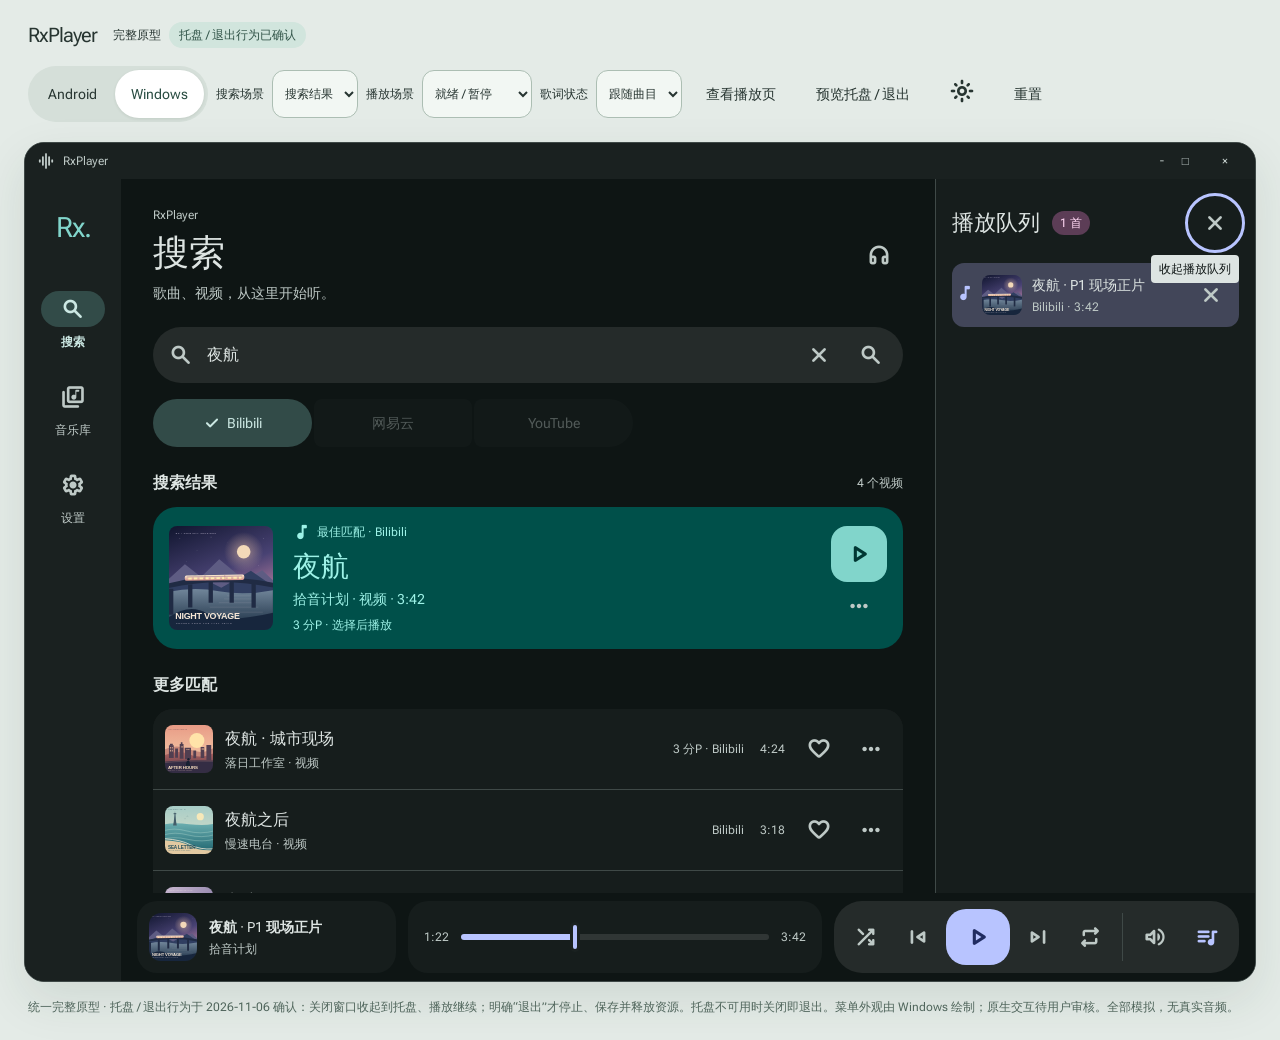
==== design/prototype-v3/index.html @ 7e593831 "feat(windows): 接入原生托盘与有序退出 关闭窗口隐藏到托盘并保留播放会话，支持恢复窗口、播放暂停和切歌。明确退出等待媒体会话及播放资源保存释放，托盘不可用时关闭退出。  同步唯一完整原型" ====
<!doctype html>
<html lang="zh-CN">
<head>
  <meta charset="UTF-8">
  <meta name="viewport" content="width=device-width,initial-scale=1">
  <meta name="color-scheme" content="light dark">
  <title>RxPlayer · 完整交互原型</title>
  <link rel="icon" href="data:,">
  <link rel="stylesheet" href="colors.css">
  <link rel="stylesheet" href="prototype.css?revision=playlists-20261105">
  <link rel="stylesheet" href="transport-options.css?revision=unified-20261030">
  <script defer src="cover-palettes.js"></script>
  <script defer src="prototype.js?revision=windows-tray-confirmed-20261106"></script>
</head>
<body>
  <header class="review-tools">
    <div class="review-title"><strong>RxPlayer</strong><span>完整原型</span><span class="review-badge">托盘 / 退出行为已确认</span></div>
    <div class="review-controls">
      <div class="device-picker" role="group" aria-label="预览平台">
        <button data-device-choice="android" aria-pressed="false">Android</button>
        <button data-device-choice="desktop" aria-pressed="true">Windows</button>
      </div>
      <label class="scene-picker">搜索场景<select id="scene-select"><option value="results">搜索结果</option><option value="idle">起始状态</option><option value="loading">搜索中</option><option value="empty">没有结果</option><option value="error">网络错误</option><option value="expired">登录失效</option></select></label>
      <label class="scene-picker">播放场景<select id="playback-select" aria-label="预览播放状态"><option value="paused">就绪 / 暂停</option><option value="playing">播放中</option><option value="preparing">准备音频</option><option value="buffering">缓冲中</option><option value="failed">播放失败</option><option value="unavailable">内容不可用</option><option value="expired">地址失效</option><option value="refreshing">重新获取地址</option><option value="ended">播放结束</option></select></label>
      <label class="scene-picker">歌词状态<select id="lyrics-layout-select" aria-label="预览歌词状态"><option value="auto">跟随曲目</option><option value="none">无歌词</option><option value="available">有歌词</option></select></label>
      <button id="review-player" class="review-button">查看播放页</button>
      <button id="review-tray" class="review-button">预览托盘 / 退出</button>
      <button id="review-complete" class="review-button" hidden>模拟等待成功</button>
      <button id="review-theme" class="review-button" aria-label="切换深浅主题"><span class="symbol" aria-hidden="true">light_mode</span></button>
      <button id="review-reset" class="review-button">重置</button>
    </div>
  </header>
  <main class="review-stage">
    <section id="product" class="product" data-device="desktop" data-theme="dark" aria-label="RxPlayer 完整交互原型">
      <div class="window-chrome"><span class="symbol" aria-hidden="true">graphic_eq</span><span>RxPlayer</span><span class="window-actions">―　□　<button data-action="close-window" aria-label="关闭窗口并收起到托盘">×</button></span></div>
      <section id="window-placeholder" class="window-placeholder" hidden aria-live="polite"></section>
      <div class="phone-status" aria-hidden="true"><span>9:41</span><span><i class="symbol">signal_cellular_alt</i><i class="symbol">wifi</i><i class="symbol">battery_full</i></span></div>
      <div class="workspace">
        <nav id="rail" class="rail" aria-label="主导航"></nav>
        <section id="main-pane" class="main-pane" aria-label="主内容"></section>
      </div>
      <footer id="transport" class="transport" aria-label="播放控制"></footer>
      <nav id="bottom-nav" class="bottom-nav" aria-label="主导航"></nav>
      <div class="phone-gesture" aria-hidden="true"><span></span></div>
      <div id="overlay" class="overlay" hidden>
        <button class="scrim" data-action="close-overlay" aria-label="关闭弹层"></button>
        <section id="dialog" class="sheet" role="dialog" aria-modal="true" aria-labelledby="dialog-title"></section>
      </div>
      <button id="queue-scrim" class="queue-scrim" data-action="close-queue" aria-label="关闭播放队列" hidden></button>
      <aside id="support-pane" class="support-pane" aria-labelledby="queue-title" hidden></aside>
      <div id="snackbar" class="snackbar" role="status" hidden></div>
      <p id="live-feedback" class="sr-only" role="status" aria-live="polite" aria-atomic="true"></p>
    </section>
  </main>
  <footer class="review-caption"><span>统一完整原型 · 托盘 / 退出行为于 2026-11-06 确认：关闭窗口收起到托盘、播放继续；明确“退出”才停止、保存并释放资源。托盘不可用时关闭即退出。菜单外观由 Windows 绘制；原生交互待用户审核。全部模拟，无真实音频。</span></footer>
</body>
</html>
---- design/prototype-v3/colors.css ----
/* Static M3 roles generated with MCU; seeds and method in palette.json. */
.product{--primary:#006a62;--on-primary:#ffffff;--primary-container:#9df2e7;--on-primary-container:#00504a;--secondary:#4a6360;--on-secondary:#ffffff;--secondary-container:#cce8e3;--on-secondary-container:#324b48;--tertiary:#8c5000;--on-tertiary:#ffffff;--tertiary-container:#ffdcbf;--on-tertiary-container:#6a3b00;--surface:#f4fbf8;--surface-low:#eff5f3;--surface-container:#e9efed;--surface-high:#e3eae7;--surface-highest:#dde4e2;--on-surface:#161d1c;--on-surface-variant:#3f4947;--outline:#6f7977;--outline-variant:#bec9c6;--error:#ba1a1a;--on-error:#ffffff}
.product[data-theme=dark]{--primary:#81d5cb;--on-primary:#003733;--primary-container:#00504a;--on-primary-container:#9df2e7;--secondary:#b1ccc7;--on-secondary:#1c3532;--secondary-container:#324b48;--on-secondary-container:#cce8e3;--tertiary:#ffb874;--on-tertiary:#4b2800;--tertiary-container:#6a3b00;--on-tertiary-container:#ffdcbf;--surface:#0e1514;--surface-low:#161d1c;--surface-container:#1a2120;--surface-high:#252b2a;--surface-highest:#303635;--on-surface:#dde4e2;--on-surface-variant:#bec9c6;--outline:#899391;--outline-variant:#3f4947;--error:#ffb4ab;--on-error:#690005}
---- design/prototype-v3/prototype.css ----
@font-face{font-family:RxRoboto;src:url(../prototype-v1/assets/roboto-flex.ttf) format('truetype');font-weight:400 700;font-display:swap}
@font-face{font-family:RxSymbols;src:url(../prototype-v1/assets/symbols.ttf) format('truetype');font-weight:400 600;font-display:block}
@font-face{font-family:RxStateSymbols;src:url(assets/state-symbols.ttf) format('truetype');font-weight:400;font-display:block}
*{box-sizing:border-box}
[hidden]{display:none!important}
.sr-only{position:absolute!important;width:1px!important;height:1px!important;padding:0!important;margin:-1px!important;overflow:hidden!important;clip-path:inset(50%);white-space:nowrap;border:0}
body{margin:0;background:#e4ebe7;color:#273531;font:14px/1.5 RxRoboto,'Microsoft YaHei','PingFang SC',sans-serif}
button,input,select{font:inherit}button{cursor:pointer}button:disabled{cursor:default;opacity:.38}
button{color:inherit}a{color:#365e54;text-underline-offset:3px}
.symbol{font-family:RxSymbols;font-weight:400;font-style:normal;font-size:24px;line-height:1;letter-spacing:normal;text-transform:none;white-space:nowrap;direction:ltr;font-feature-settings:'liga';font-variation-settings:'FILL' 0;display:inline-flex;align-items:center;justify-content:center;flex-shrink:0;-webkit-font-smoothing:antialiased}
.symbol.filled{font-variation-settings:'FILL' 1}
.symbol.state-symbol{font-family:RxStateSymbols}
.review-tools{max-width:1480px;margin:auto;padding:20px 28px;display:flex;align-items:center;justify-content:space-between;gap:16px;flex-wrap:wrap}
.review-title,.review-controls,.device-picker{display:flex;align-items:center;gap:8px}.review-title strong{font-size:20px;letter-spacing:-1px;margin-right:8px}.review-title>span{font-size:12px}
.review-badge{background:#d1e5dd;color:#315448;padding:4px 10px;border-radius:99px}.review-controls{flex-wrap:wrap}
.review-controls button{border:0;min-height:48px;padding:8px 16px;border-radius:99px;background:transparent}.review-controls button:hover{background:#d0ddd5}
.device-picker{background:#d5dfd9;padding:4px;border-radius:99px;gap:2px}.device-picker button[aria-pressed=true]{background:#fff;color:#274b40;box-shadow:0 1px 3px #1a34221a}
.scene-picker{display:flex;align-items:center;gap:8px;font-size:12px}.scene-picker select{min-height:48px;border:1px solid #acbeb3;background:#f2f7f3;border-radius:12px;padding:8px;color:#273531}
.review-stage{max-width:1480px;margin:auto;padding:0 24px;display:flex;justify-content:center}.review-caption{max-width:1480px;margin:auto;padding:16px 28px 24px;display:flex;justify-content:space-between;gap:12px;flex-wrap:wrap;font-size:12px;color:#52675e}
.product{--fast-spatial:350ms cubic-bezier(.42,1.67,.21,.90);--default-spatial:500ms cubic-bezier(.38,1.21,.22,1);--effects:200ms cubic-bezier(.34,.8,.34,1);position:relative;isolation:isolate;width:100%;height:840px;background:var(--surface);color:var(--on-surface);border:1px solid var(--outline-variant);border-radius:20px;overflow:hidden;display:flex;flex-direction:column;box-shadow:0 18px 48px #1d382b1a;color-scheme:light}
.product[data-theme=dark]{color-scheme:dark}
.product button{border:0;background:none;position:relative}.product button:focus-visible,.product input:focus-visible,.product select:focus-visible{outline:3px solid var(--primary);outline-offset:3px}.product button:disabled:hover{background:inherit}
.product input{color:var(--on-surface)}
.window-chrome{height:36px;display:flex;align-items:center;gap:8px;padding:0 12px;font-size:12px;background:var(--surface-container);color:var(--on-surface-variant);flex-shrink:0}.window-chrome>.symbol{font-size:18px}.window-actions{margin-left:auto;letter-spacing:3px}
.window-actions button{width:36px;height:32px;border-radius:8px}.window-actions button:hover{background:var(--surface-container-highest)}
.window-placeholder{position:absolute;inset:0;display:flex;flex-direction:column;align-items:center;justify-content:center;gap:16px;padding:32px;text-align:center;background:var(--surface)}
.product.window-hidden>.workspace,.product.window-hidden>.window-chrome,.product.window-hidden>#transport,.product.window-hidden>#support-pane,.product.window-hidden>#bottom-nav{visibility:hidden}
.phone-status,.phone-gesture,.bottom-nav{display:none}.workspace{display:flex;flex:1;min-height:0}
.rail{width:96px;flex-shrink:0;padding:28px 8px;display:flex;align-items:center;flex-direction:column;gap:16px;background:var(--surface-container)}
.brand{font-size:28px;font-weight:700;letter-spacing:-1px;color:var(--primary);padding:0 0 20px}
.nav-button{width:100%;min-height:72px;display:flex;flex-direction:column;align-items:center;justify-content:center;gap:6px;border-radius:16px;font-size:12px;font-weight:500;color:var(--on-surface-variant)}
.nav-indicator{width:64px;height:36px;display:grid;place-items:center;border-radius:99px;transition:background var(--effects)}
.nav-button[aria-current=page]{font-weight:700;color:var(--on-secondary-container)}.nav-button[aria-current=page] .nav-indicator{background:var(--secondary-container)}.nav-button[aria-current=page] .symbol{font-variation-settings:'FILL' 1,'wght' 600}.nav-button:hover .nav-indicator{background:color-mix(in srgb,var(--on-surface) 8%,var(--secondary-container))}
.main-pane{flex:1;min-width:0;overflow-y:auto;padding:28px 32px;scrollbar-width:thin;scrollbar-color:var(--outline-variant) transparent}
.page-head{display:flex;align-items:center;justify-content:space-between;gap:16px;margin-bottom:24px}.page-head h1{font-size:36px;line-height:44px;font-weight:500;margin:0}.eyebrow{font-size:12px;line-height:16px;color:var(--on-surface-variant);margin:0 0 8px}.page-intro,.page-caption{color:var(--on-surface-variant);font-size:14px;line-height:20px;margin:8px 0 0}
.playlist-heading{flex:1;min-width:0;overflow-wrap:anywhere}
.section-head{display:flex;align-items:center;justify-content:space-between;gap:12px;margin:24px 0 12px}.section-head h2{font-size:16px;line-height:24px;font-weight:700;margin:0}.section-head small{font-size:12px;color:var(--on-surface-variant)}
.icon-button{width:48px;height:48px;flex:0 0 48px;display:inline-flex;align-items:center;justify-content:center;border-radius:99px;color:var(--on-surface-variant);transition:background var(--effects),border-radius var(--fast-spatial)}
.icon-button:hover{background:color-mix(in srgb,var(--on-surface) 8%,transparent)}.icon-button:active{background:color-mix(in srgb,var(--on-surface) 12%,transparent);border-radius:12px}
.icon-button[aria-pressed=true]{background:var(--secondary-container);color:var(--on-secondary-container);border-radius:16px}.icon-button[aria-pressed=true] .symbol{font-variation-settings:'FILL' 1,'wght' 600}
.product [data-tip]:hover:after,.product [data-tip]:focus-visible:after{content:attr(data-tip);position:absolute;bottom:calc(100% + 8px);left:50%;transform:translateX(-50%);z-index:80;pointer-events:none;background:var(--on-surface);color:var(--surface);font-size:12px;line-height:16px;font-weight:400;padding:6px 8px;border-radius:4px;white-space:nowrap}
.search-form{display:flex;align-items:center;gap:4px;padding:4px 8px 4px 16px;min-height:56px;background:var(--surface-high);border-radius:28px;margin-bottom:16px}.search-form:focus-within{box-shadow:0 0 0 2px var(--primary)}.search-form input{min-width:0;min-height:48px;flex:1;border:0;background:transparent;outline:none;font-size:16px;line-height:24px}.search-form input:focus-visible{outline:none}.search-form input::placeholder{color:var(--on-surface-variant)}.search-form>.symbol{margin-right:8px;color:var(--on-surface-variant)}
.sources{display:flex;gap:2px;max-width:480px}.source-button{min-width:0;flex:1;min-height:48px;display:flex;align-items:center;justify-content:center;gap:6px;padding:8px 14px!important;background:var(--surface-container)!important;color:var(--on-surface-variant);border-radius:8px;font-size:14px;font-weight:500;transition:background var(--effects),border-radius var(--fast-spatial)}
.source-button:first-child{border-radius:24px 8px 8px 24px}.source-button:last-child{border-radius:8px 24px 24px 8px}.source-button[aria-checked=true]{background:var(--secondary-container)!important;color:var(--on-secondary-container);border-radius:24px;font-weight:700}.source-button .symbol{font-size:18px}.source-button:active{border-radius:12px}
.featured-result{display:flex;align-items:center;gap:20px;padding:16px;background:var(--primary-container);color:var(--on-primary-container);border-radius:24px}
.featured-actions{display:flex;flex-direction:column;align-items:center;flex-shrink:0}
.featured-art{padding:0!important;flex-shrink:0;border-radius:8px}.featured-result .art{width:104px;height:104px;border-radius:8px}.featured-copy{flex:1;min-width:0}.source-label{font-size:12px;line-height:16px;font-weight:500;color:var(--primary);display:flex;align-items:center;gap:6px}.source-label .symbol{font-size:18px}.featured-copy .source-label{color:var(--on-primary-container)}.featured-copy h2{font-size:28px;line-height:36px;font-weight:500;margin:8px 0 4px;overflow-wrap:anywhere}.featured-copy p{font-size:14px;line-height:20px;margin:0;color:var(--on-primary-container)}
.product .featured-play{background:var(--primary);color:var(--on-primary);width:56px;height:56px;flex-basis:56px;border-radius:16px}.featured-play .symbol{font-size:28px}.product .featured-play:active{border-radius:12px}
.track-list{display:flex;flex-direction:column;border-radius:20px;overflow:hidden;background:var(--surface-low)}.track-row{display:flex;align-items:center;gap:4px;min-width:0;padding:4px 8px 4px 4px;background:var(--surface-low)}.track-row+.track-row{border-top:1px solid var(--outline-variant)}.track-row.current{background:var(--secondary-container)}
.track-main{display:flex;align-items:center;gap:12px;min-width:0;flex:1;min-height:72px;padding:8px!important;text-align:left;border-radius:12px}@media(hover:hover){.product .track-row:hover{background:color-mix(in srgb,var(--on-surface) 6%,var(--surface-low))}.product .track-row.current:hover{background:color-mix(in srgb,var(--on-surface) 6%,var(--secondary-container))}.product .track-main:hover{background:transparent}}.track-info{display:flex;flex-direction:column;gap:4px;min-width:0}.track-title{font-size:16px;line-height:24px;font-weight:500;white-space:nowrap;overflow:hidden;text-overflow:ellipsis}.track-sub{font-size:12px;line-height:16px;color:var(--on-surface-variant);white-space:nowrap;overflow:hidden;text-overflow:ellipsis}.track-source,.track-meta{color:var(--on-surface-variant);font-size:12px;line-height:16px;white-space:nowrap;padding-inline:6px}.playing{color:var(--primary)}
.art{width:48px;height:48px;display:block;flex-shrink:0;background-size:cover;background-position:center;border-radius:8px;aspect-ratio:1}.art-0{background-image:url(../prototype-v2/assets/night-voyage.svg)}.art-1{background-image:url(../prototype-v2/assets/sunset-session.svg)}.art-2{background-image:url(../prototype-v2/assets/sea-letter.svg)}.art-3{background-image:url(../prototype-v2/assets/quiet-room.svg)}.art.mini{width:48px;height:48px;border-radius:12px}
.support-pane{width:292px;flex-shrink:0;padding:24px;background:var(--surface-low);overflow-y:auto;scrollbar-width:thin;border-left:1px solid var(--outline-variant)}.support-heading{display:flex;justify-content:space-between;align-items:center;margin-bottom:24px}.support-heading h2{font-size:16px;line-height:24px;margin:0}.support-label{font-size:12px;color:var(--on-surface-variant);margin-bottom:12px}
.support-current{display:grid!important;grid-template-columns:1fr 24px;width:100%;gap:12px!important}.support-current>.art{grid-column:1/-1;width:100%;height:auto;aspect-ratio:1;border-radius:20px}.support-current>.symbol{color:var(--primary)}.support-current .track-title{font-size:22px;line-height:28px}.support-divider{border:0;height:1px;background:var(--outline-variant);margin:24px 0}.queue-item{display:flex;align-items:center;gap:8px;min-height:64px;padding:8px 0}.queue-number{width:16px;font-size:12px;color:var(--on-surface-variant);flex-shrink:0}.queue-item .now-track{flex:1}.queue-item .art{width:40px;height:40px}.queue-item .track-title{font-size:14px;line-height:20px}.queue-caption{font-size:12px;line-height:20px;color:var(--on-surface-variant)}
.transport{display:grid;grid-template-columns:minmax(180px,1fr) minmax(280px,1.5fr) minmax(140px,1fr);align-items:center;gap:24px;padding:12px 24px;background:var(--surface-container);border-top:1px solid var(--outline-variant);min-height:112px}.now-track{display:flex;align-items:center;gap:12px;min-width:0;min-height:48px;text-align:left;padding:0!important;border-radius:12px}.transport-center{display:flex;flex-direction:column;gap:4px;align-items:center}.play-controls{display:flex;align-items:center;justify-content:center;gap:8px}
.play-button{height:56px;min-width:64px;display:inline-flex;align-items:center;justify-content:center;padding:0!important;border-radius:16px;background:var(--primary)!important;color:var(--on-primary);transition:border-radius var(--fast-spatial),background var(--effects),transform var(--fast-spatial)}.play-button .symbol{font-size:32px;font-variation-settings:'FILL' 1,'wght' 600}.play-button.is-playing{border-radius:99px}.play-button:active{border-radius:12px;transform:scale(.96)}
.progress-line{display:flex;align-items:center;gap:12px;width:100%;font-size:12px;line-height:16px;color:var(--on-surface-variant);font-variant-numeric:tabular-nums}.progress-line input{flex:1;min-width:0;width:100%}.transport-right{display:flex;align-items:center;justify-content:flex-end;gap:8px}.volume{width:88px}.mini-play,.mini-queue{display:none!important}
.product input[type=range]{appearance:none;-webkit-appearance:none;height:48px;min-height:48px;background:transparent;cursor:pointer;border:0;margin:0}.product input[type=range]::-webkit-slider-runnable-track{height:16px;border-radius:8px;background:linear-gradient(to right,var(--primary) var(--progress,65%),var(--surface-highest) var(--progress,65%))}.product input[type=range]::-webkit-slider-thumb{appearance:none;-webkit-appearance:none;width:4px;height:44px;margin-top:-14px;border-radius:2px;background:var(--primary);box-shadow:0 0 0 3px var(--surface)}.product input[type=range]::-moz-range-track{height:16px;background:var(--surface-highest);border-radius:8px}.product input[type=range]::-moz-range-progress{height:16px;background:var(--primary);border-radius:8px}.product input[type=range]::-moz-range-thumb{width:4px;height:44px;background:var(--primary);border:0;border-radius:2px}
.filled-button,.tonal-button,.text-button{display:inline-flex;align-items:center;justify-content:center;gap:8px;min-height:48px;min-width:48px;border-radius:99px;padding:10px 20px!important;font-size:14px;line-height:20px;font-weight:700;transition:background var(--effects),border-radius var(--fast-spatial)}.product .filled-button{background:var(--primary);color:var(--on-primary)}.product .tonal-button,.product .tonal-action{background:var(--secondary-container);color:var(--on-secondary-container)}.text-button{color:var(--primary)}.text-button:hover{background:color-mix(in srgb,var(--primary) 8%,transparent)}.filled-button:active,.tonal-button:active{border-radius:12px}.filled-button>.symbol{font-size:20px}
.hint{font-size:12px;line-height:20px;color:var(--on-surface-variant)}.empty-state{min-height:300px;text-align:center;display:flex;flex-direction:column;align-items:center;justify-content:center;gap:12px;padding:24px}.empty-state>.symbol{font-size:40px;width:80px;height:80px;background:var(--secondary-container);color:var(--on-secondary-container);border-radius:28px}.empty-state h2{font-size:22px;line-height:28px;font-weight:500;margin:8px 0 0}.empty-state p{font-size:14px;line-height:20px;color:var(--on-surface-variant);max-width:320px;margin:0}.inline-banner{display:flex;align-items:center;gap:12px;padding:16px;margin-top:20px;background:var(--tertiary-container);color:var(--on-tertiary-container);border-radius:16px}.banner-copy{flex:1;min-width:0}.inline-banner small{display:block;margin-top:4px;font-size:12px;line-height:16px}.inline-banner .text-button{color:var(--on-tertiary-container)}
.chips{display:flex;flex-wrap:wrap;gap:8px}.history-chip{min-height:48px;border:1px solid var(--outline-variant)!important;border-radius:12px;display:flex;align-items:center;gap:8px;padding:8px 16px!important;color:var(--on-surface-variant)}
.collection-summary{display:flex;align-items:center;gap:20px;padding:24px;background:var(--secondary-container);color:var(--on-secondary-container);border-radius:24px}.collection-mark{width:64px;height:64px;display:grid;place-items:center;border-radius:20px;background:var(--tertiary-container);color:var(--on-tertiary-container)}.collection-mark .symbol{font-size:32px}.collection-summary>div{flex:1;min-width:0}.collection-summary h2{font-size:28px;line-height:36px;font-weight:500;margin:0 0 6px}.collection-summary p{font-size:12px;line-height:16px;margin:0}.product .summary-play{width:64px;height:64px;flex-basis:64px;background:var(--primary);color:var(--on-primary);border-radius:20px}.summary-play .symbol{font-size:32px}
.tabs{display:flex;border-bottom:1px solid var(--outline-variant);margin:20px 0;gap:8px}.tab{flex:1;min-height:48px;padding:12px!important;color:var(--on-surface-variant);position:relative;font-size:14px;font-weight:500}.tab[aria-selected=true]{color:var(--primary);font-weight:700}.tab[aria-selected=true]:after{content:'';position:absolute;bottom:0;left:24%;right:24%;height:3px;border-radius:3px;background:var(--primary)}
.playlist-grid{display:grid;grid-template-columns:repeat(2,minmax(0,1fr));gap:16px}.product .playlist-card{background:var(--surface-container);padding:12px!important;border-radius:24px;text-align:left;min-width:0}.playlist-card .art{width:100%;height:auto;aspect-ratio:1.4;border-radius:12px;margin-bottom:12px}.playlist-card strong{display:block;font-size:16px;line-height:24px;font-weight:700;overflow-wrap:anywhere}.playlist-card small{display:block;font-size:12px;line-height:16px;margin-top:4px;color:var(--on-surface-variant)}.paired-actions{display:flex;align-items:center;gap:12px;margin:24px 0}.paired-actions .filled-button{min-height:56px;padding-inline:24px!important}
.settings-columns{display:grid;grid-template-columns:1fr;gap:0 24px}.settings-columns>section{min-width:0}.settings-group{display:flex;flex-direction:column;gap:2px;border-radius:20px;overflow:hidden;margin:12px 0 28px}.settings-row{display:flex;align-items:center;gap:12px;padding:16px;min-height:88px;background:var(--surface-container)}.setting-icon{width:48px;height:48px;border-radius:16px;display:grid;place-items:center;background:var(--secondary-container);color:var(--on-secondary-container);flex-shrink:0}.row-copy{flex:1;min-width:0}.row-copy strong{display:block;font-size:16px;line-height:24px;font-weight:500}.row-copy small{display:block;font-size:12px;line-height:16px;margin-top:4px;color:var(--on-surface-variant)}.settings-row>select{border:0;padding:12px;background:var(--surface-highest);color:var(--on-surface);border-radius:12px;max-width:100px;min-height:48px}.settings-row .text-button{padding-inline:12px!important}.account-tag{color:var(--primary);font-weight:700}
.switch{display:flex;align-items:center;min-height:48px;cursor:pointer;flex-shrink:0}.switch input{appearance:none;width:52px;height:32px;border-radius:99px;border:2px solid var(--outline);background:var(--surface-highest);position:relative;margin:0;cursor:pointer}.switch input:before{content:'';position:absolute;width:16px;height:16px;left:6px;top:6px;border-radius:50%;background:var(--outline);transition:transform var(--fast-spatial)}.switch input:checked{background:var(--primary);border-color:var(--primary)}.switch input:checked:before{width:24px;height:24px;left:2px;top:2px;background:var(--on-primary);transform:translateX(18px)}.settings-signature{color:var(--primary);font-size:28px;line-height:36px;display:flex;align-items:center;gap:16px;margin:32px 0 0}.settings-signature span{font-size:12px;line-height:20px;color:var(--on-surface-variant)}
.overlay{position:absolute;inset:36px 0 0;z-index:30;display:grid;place-items:center}.product .scrim{position:absolute;inset:0;background:#0008;cursor:default}.sheet{position:relative;width:calc(100% - 48px);max-width:480px;max-height:calc(100% - 48px);overflow:auto;padding:24px;border-radius:28px;background:var(--surface-high);box-shadow:0 12px 48px #0002;scrollbar-width:thin}.sheet-head{display:flex;align-items:center;justify-content:space-between;gap:12px;margin-bottom:20px}.sheet-head h2{font-size:22px;line-height:28px;font-weight:500;margin:0;overflow-wrap:anywhere}.sheet-head [data-tip]:after{bottom:auto!important;top:calc(100% + 8px)}
.overlay:has(.full-player) .scrim{display:none}.full-player{width:100%;max-width:none;height:100%;max-height:100%;border-radius:0;background:var(--surface);box-shadow:none;padding:24px 48px;overflow:auto}.player-head{max-width:1120px;margin:0 auto 36px;justify-content:flex-start}.player-head h2{font-size:16px;line-height:24px;font-weight:500;flex:1}.playback-status{font-size:12px;line-height:16px;padding:6px 12px;border-radius:99px;background:var(--tertiary-container);color:var(--on-tertiary-container)}
.player-layout{display:grid;grid-template-columns:minmax(0,1fr) minmax(0,1fr);gap:64px;align-items:center;max-width:1040px;margin:auto}.player-art-column,.player-detail{min-width:0}.art-stage{padding:24px;border-radius:32px;background:var(--surface-container)}.artwork-tone .art-stage{background:var(--primary-container)}.art.large{width:100%;height:auto;aspect-ratio:1;border-radius:8px;box-shadow:0 16px 32px #0003}.art-caption{text-align:center;font-size:11px;line-height:16px;letter-spacing:1px;color:var(--on-surface-variant);margin:20px 0 0}
.player-title-row{display:flex;align-items:center;gap:16px;margin-top:12px}.player-title-row>div{flex:1;min-width:0}.player-title{font-size:45px;line-height:52px;font-weight:500;overflow-wrap:anywhere;margin:0}.player-sub{font-size:16px;line-height:24px;color:var(--on-surface-variant);margin:8px 0 24px}.player-title-row .favorite-list{margin-bottom:16px}
.full-player .progress-line{flex-wrap:wrap;gap:0;justify-content:space-between;margin:0 0 24px}.full-player .progress-line input{order:-1;flex:0 0 100%}.full-player .play-controls{gap:24px}.full-player .play-controls>.icon-button{width:56px;height:56px;flex-basis:56px;background:var(--surface-container);color:var(--on-surface)}.full-player .play-controls>.icon-button .symbol{font-size:24px}.full-player .play-button{min-width:96px;width:96px;height:96px;border-radius:28px}.full-player .play-button .symbol{font-size:32px}.full-player .play-button.is-playing{border-radius:48px}.full-player .play-button:active{border-radius:16px}
.player-secondary{display:flex;align-items:center;justify-content:center;gap:12px;margin-top:24px}.mode-toggle{background:var(--surface-container)!important}.mode-toggle[aria-pressed=true]{background:var(--secondary-container)!important}.product .queue-pill{display:flex;align-items:center;justify-content:center;gap:8px;min-height:48px;padding:8px 16px;background:var(--surface-container);color:var(--on-surface);border-radius:99px;font-size:14px;line-height:20px;margin-left:12px}
.menu-action{display:flex;align-items:center;gap:16px;width:100%;text-align:left;min-height:56px;padding:12px!important;border-radius:12px}.menu-action:hover{background:var(--surface-highest)}.dialog-input{display:block;width:100%;min-height:56px;border:1px solid var(--outline);border-radius:8px;background:transparent;color:var(--on-surface);font-size:16px;padding:12px 16px;margin:16px 0}.dialog-actions{display:flex;justify-content:flex-end;gap:8px;margin-top:16px}
.snackbar{position:absolute;z-index:90;bottom:128px;left:50%;transform:translateX(-50%);max-width:calc(100% - 32px);width:max-content;background:var(--on-surface);color:var(--surface);border-radius:8px;padding:14px 20px;font-size:14px;line-height:20px;box-shadow:0 4px 16px #0002;pointer-events:none}
@media(min-width:1360px){.settings-columns{grid-template-columns:1fr 1fr}}
@media(max-width:1100px){.support-pane{display:none}.transport{grid-template-columns:minmax(150px,1fr) minmax(280px,1.3fr) 48px;gap:16px}.transport-right .volume,.transport-right .volume-icon{display:none}.player-layout{gap:32px}.full-player{padding:24px 32px}}
@media(max-width:900px){.product[data-device=desktop] .player-layout{grid-template-columns:minmax(0,1fr) minmax(0,1fr);gap:24px}.product[data-device=desktop] .player-title{font-size:32px;line-height:40px}.product[data-device=desktop] .full-player{padding:20px 24px}.product[data-device=desktop] .full-player .play-controls{gap:12px}.player-up-next{display:none}}
.product[data-device=android]{width:412px;max-width:100%;height:900px;border:6px solid #25322e;border-radius:38px}.product[data-device=android] .window-chrome{display:none}.product[data-device=android] .phone-status{height:44px;display:flex;justify-content:space-between;align-items:center;padding:10px 22px;font-size:14px;line-height:20px;font-weight:700;flex-shrink:0}.phone-status>span:last-child{display:flex;gap:4px}.phone-status .symbol{font-size:18px}
.product[data-device=android] .rail,.product[data-device=android] .support-pane{display:none}.product[data-device=android] .main-pane{padding:16px 20px 24px}.product[data-device=android] .page-head h1{font-size:32px;line-height:40px}.product[data-device=android] .page-head>.icon-button{background:var(--secondary-container);color:var(--on-secondary-container)}.product[data-device=android] .page-intro{font-size:12px;line-height:20px;margin-top:6px}.product[data-device=android] .search-form input{font-size:14px}.product[data-device=android] .source-button{padding:8px!important;font-size:12px}.product[data-device=android] .source-button .symbol{font-size:16px}
.product[data-device=android] .featured-result{padding:12px;gap:12px;border-radius:20px}.product[data-device=android] .featured-result .art{width:72px;height:88px;border-radius:8px}.product[data-device=android] .featured-copy h2{font-size:22px;line-height:28px;margin:6px 0 4px}.product[data-device=android] .featured-copy p{font-size:12px;line-height:16px}.product[data-device=android] .featured-copy .source-label{font-size:11px}.product[data-device=android] .featured-copy .source-label>.symbol{display:none}.product[data-device=android] .featured-play{width:48px;height:56px;flex-basis:48px}.product[data-device=android] .track-source,.product[data-device=android] .track-meta,.product[data-device=android] .favorite-list{display:none}.product[data-device=android] .track-row{padding-right:4px}.product[data-device=android] .track-main{gap:12px;min-height:64px}
.product[data-device=android] .transport{display:flex;min-height:76px;margin:8px 12px 4px;border:0;border-radius:20px;padding:12px;background:var(--secondary-container);gap:8px}.product[data-device=android] .transport .now-track{flex:1;gap:10px}.product[data-device=android] .transport .track-title{font-size:14px;line-height:20px;font-weight:700}.product[data-device=android] .transport-center,.product[data-device=android] .transport-right{display:none}.product[data-device=android] .mini-play,.product[data-device=android] .mini-queue{display:flex!important}.product[data-device=android] .mini-play{min-width:48px;height:48px}.product[data-device=android] .mini-play .symbol{font-size:28px}
.product[data-device=android] .bottom-nav{display:flex;padding:6px 8px 2px;background:var(--surface-container)}.product[data-device=android] .nav-button{flex:1;min-height:68px;gap:4px}.product[data-device=android] .nav-indicator{height:32px}.product[data-device=android] .phone-gesture{display:flex;justify-content:center;align-items:center;height:16px;background:var(--surface-container);flex-shrink:0}.phone-gesture>span{height:4px;width:100px;background:var(--on-surface);border-radius:99px}
.product[data-device=android] .collection-summary{padding:16px;gap:12px}.product[data-device=android] .collection-mark{width:48px;height:64px;border-radius:16px}.product[data-device=android] .collection-summary h2{font-size:22px;line-height:28px}.product[data-device=android] .summary-play{width:48px;height:56px;flex-basis:48px;border-radius:16px}.product[data-device=android] .settings-row{padding:14px 12px;gap:10px}.product[data-device=android] .setting-icon{width:40px;height:40px;border-radius:12px}.product[data-device=android] .settings-row>select{max-width:84px;padding:8px}.product[data-device=android] .settings-row .text-button{padding-inline:8px!important}.product[data-device=android] .settings-signature{gap:12px}
.product[data-device=android] .overlay{inset:44px 0 0}.product[data-device=android] .full-player{padding:8px 24px 24px}.product[data-device=android] .player-head{margin-bottom:20px;gap:8px}.product[data-device=android] .player-head h2{font-size:14px;line-height:20px}.product[data-device=android] .player-layout{display:flex;flex-direction:column;gap:20px;align-items:stretch}.product[data-device=android] .player-art-column{width:100%;max-width:280px;margin:auto}.product[data-device=android] .art-stage{padding:16px;border-radius:28px}.product[data-device=android] .art.large{border-radius:12px}.product[data-device=android] .art-caption{display:none}.product[data-device=android] .player-title{font-size:32px;line-height:40px}.product[data-device=android] .player-sub{font-size:16px;line-height:24px;margin:6px 0 12px}.product[data-device=android] .player-title-row{margin-top:8px;gap:12px}.product[data-device=android] .full-player .favorite-list{display:flex!important;margin-bottom:8px}.product[data-device=android] .full-player .progress-line{margin-bottom:20px}.product[data-device=android] .full-player .play-controls{gap:24px}.product[data-device=android] .player-secondary{margin-top:20px}.product[data-device=android] .player-up-next{display:none}.product[data-device=android] [data-tip]:after{display:none!important}
.product[data-device=android].is-searching .page-head,.product[data-device=android].is-searching .transport,.product[data-device=android].is-searching .bottom-nav{display:none}
@media(max-width:700px){.review-tools{padding:16px}.review-stage{padding:0 8px}.review-caption{padding:12px 16px}.scene-picker{font-size:0}.scene-picker select{font-size:12px}.review-controls{gap:6px}.review-controls button{padding-inline:12px}.product[data-device=desktop] .rail{width:72px}.product[data-device=desktop] .nav-indicator{width:48px}.product[data-device=desktop] .main-pane{padding:20px 16px}.product[data-device=desktop] .featured-result{gap:12px}.product[data-device=desktop] .featured-result .art{width:64px;height:96px}.product[data-device=desktop] .featured-copy h2{font-size:22px;line-height:28px}.product[data-device=desktop] .track-source,.product[data-device=desktop] .track-meta,.product[data-device=desktop] .favorite-list{display:none}.product[data-device=desktop] .transport{display:flex;padding:12px;gap:8px}.product[data-device=desktop] .transport .now-track{flex:1}.product[data-device=desktop] .transport-center,.product[data-device=desktop] .transport-right{display:none}.product[data-device=desktop] .mini-play,.product[data-device=desktop] .mini-queue{display:flex!important}.product[data-device=desktop] .mini-play{min-width:48px}.product[data-device=desktop] .player-layout{grid-template-columns:1fr}.product[data-device=desktop] .player-art-column{width:220px;margin:auto}.product[data-device=desktop] .art-caption{display:none}.product[data-device=desktop] .full-player .favorite-list{display:flex}.product[data-device=desktop] .collection-mark,.product[data-device=desktop] .setting-icon{display:none}.product[data-device=desktop] .settings-row{flex-wrap:wrap}}
@media(max-width:375px){.product[data-device=android] .main-pane{padding-inline:12px}.product[data-device=android] .featured-result{gap:10px}.product[data-device=android] .featured-result .art{width:56px}.product[data-device=android] .full-player{padding-inline:16px}.product[data-device=android] .player-art-column{max-width:248px}.product[data-device=android] .full-player .play-controls{gap:16px}.product[data-device=android] .player-secondary{gap:8px}.product[data-device=android] .queue-pill{margin-left:4px;padding-inline:12px}.product[data-device=android] .setting-icon{display:none}.product[data-device=android] .collection-mark{display:none}.product[data-device=android] .collection-summary{gap:8px}}
.full-player .player-head{max-width:none;justify-content:space-between}.player-head .queue-pill{margin-left:auto!important}.full-player .play-controls{gap:12px}.full-player .play-controls>.mode-toggle{width:48px;height:48px;flex-basis:48px;color:var(--on-surface-variant)}.full-player .play-controls>.mode-toggle[aria-pressed=true]{color:var(--on-secondary-container)}
.product[data-device=android] .full-player .play-controls{gap:4px}.product[data-device=android] .full-player .play-controls>.icon-button{width:48px;flex-basis:48px}
@media(max-width:375px){.product[data-device=android] .full-player{padding-inline:12px}.product[data-device=android] .full-player .play-controls{gap:2px}.product[data-device=android] .full-player .play-button{width:64px;min-width:64px}}
@media(prefers-reduced-motion:reduce){.product *{transition:none!important;animation:none!important;scroll-behavior:auto!important}}

/* One queue pane, adapted to the available space; no second queue dialog. */
.product .support-pane{position:absolute;right:0;top:36px;bottom:var(--transport-height,132px);width:320px;padding:20px 16px;background:var(--surface-low);border-left:1px solid var(--outline-variant);z-index:20;overflow:hidden;display:flex;flex-direction:column}
.product[data-queue-open=true] .support-pane{display:flex}
.support-heading{flex-shrink:0;margin:0 0 16px;gap:12px}.support-heading>div{display:flex;align-items:center;gap:12px}.support-heading h2{font-size:22px;line-height:28px;font-weight:500;margin:0}.queue-count{font-size:12px;line-height:16px;padding:4px 8px;border-radius:99px;background:var(--tertiary-container);color:var(--on-tertiary-container)}
.support-heading [data-tip]:after{bottom:auto!important;top:calc(100% + 8px)}
.support-pane [data-tip]:after{left:auto!important;right:0;transform:none!important}
.queue-list{flex:1;min-height:0;overflow-y:auto;scrollbar-width:thin}.queue-list .queue-item{border-radius:12px;padding:8px 4px;gap:8px}.queue-list .queue-item.is-current{background:var(--secondary-container)}.queue-list .queue-number{width:18px}.queue-number>.symbol{font-size:18px;color:var(--primary)}.queue-list .now-track{gap:10px}.queue-list .track-title{font-size:14px;line-height:20px}.queue-list .icon-button{width:48px;flex-basis:48px}
.product[data-queue-docked=true] .workspace{padding-right:320px}
.product[data-queue-docked=true][data-player-open=true] .overlay{right:320px}
.product[data-queue-docked=true][data-player-open=true] .support-pane{bottom:0}
.product[data-queue-docked=true][data-player-open=true] .full-player{padding:24px}
.product[data-queue-docked=true][data-player-open=true] .player-layout{grid-template-columns:minmax(0,1fr) minmax(352px,1.1fr);gap:24px}
.product [data-action=open-queue][aria-expanded=true]{background:var(--secondary-container);color:var(--on-secondary-container)}.product [data-action=open-queue][aria-expanded=true] .symbol{font-variation-settings:'FILL' 1,'wght' 600}
.product .queue-scrim{position:absolute;inset:36px 0 0;z-index:50;background:#0008;cursor:default}
.product[data-queue-mode=sheet] .support-pane{width:360px;max-width:100%;top:36px;bottom:0;z-index:60;background:var(--surface-high);box-shadow:-12px 0 32px #0002}
.product[data-device=android] .queue-scrim{top:44px}
.product[data-device=android][data-queue-mode=sheet] .support-pane{top:auto;left:0;right:0;bottom:0;width:100%;max-height:calc(100% - 80px);height:min(560px,75%);padding:20px 16px 32px;border:0;border-radius:28px 28px 0 0}

/* Playback accents follow the current cover; application navigation keeps its brand scheme. */
.full-player,.transport,.support-pane{--primary:var(--cover-primary);--on-primary:var(--cover-on-primary);--primary-container:var(--cover-primary-container);--on-primary-container:var(--cover-on-primary-container);--secondary-container:var(--cover-secondary-container);--on-secondary-container:var(--cover-on-secondary-container);--tertiary-container:var(--cover-tertiary-container);--on-tertiary-container:var(--cover-on-tertiary-container)}
.product .full-player .hero-controls{width:100%;max-width:352px;margin:24px auto 0}
.product .full-player .play-controls{display:grid;grid-template-columns:48px 48px minmax(48px,1fr) 48px 48px;align-items:center;justify-content:normal;column-gap:8px;row-gap:0;width:100%;min-height:64px;margin-inline:auto;padding:8px;background:var(--surface-high);border-radius:999px;transition:column-gap var(--fast-spatial)}
.product .full-player .play-controls>.icon-button,.product .full-player .play-controls>.play-button{width:100%;min-width:0;height:48px;min-height:48px;flex-basis:auto;margin:0;padding:0!important;border-radius:999px;transform:none;transition:border-radius var(--fast-spatial),background var(--effects),color var(--effects)}
.product .full-player .play-controls>[data-action=previous],.product .full-player .play-controls>[data-action=next]{background:var(--tertiary-container);color:var(--on-tertiary-container)}
.product .full-player .play-controls>.mode-toggle{background:var(--surface)!important;color:var(--on-surface-variant)}
.product .full-player .play-controls>.mode-toggle[aria-pressed=true]{background:var(--secondary-container)!important;color:var(--on-secondary-container);border-radius:16px}
.product .full-player .play-controls>.play-button{background:var(--primary)!important;color:var(--on-primary)}
.product .full-player .play-controls>.play-button.is-playing{border-radius:16px}
.product .full-player .play-controls>.play-button>.symbol{font-size:32px}
.product .full-player .play-controls>.icon-button>.symbol{font-size:24px}
.product .full-player .play-controls>button:active{border-radius:12px;transform:none}
.product .full-player .play-controls:has(.play-button:active){column-gap:6px}
.product[data-device=android] .full-player .play-controls{column-gap:4px}
.product[data-device=android] .full-player .play-controls:has(.play-button:active){column-gap:2px}
@media(max-width:375px){.product[data-device=android] .full-player .play-controls{column-gap:2px;padding-inline:2px}.product[data-device=android] .full-player .play-controls:has(.play-button:active){column-gap:1px}.product[data-device=android] .full-player .play-controls>.play-button>.symbol{font-size:28px}}

/* Two deliberate product layouts; the availability selector belongs to review tools only. */
.product .full-player .split-controls{display:grid;grid-template-columns:64px minmax(0,1fr) 64px;grid-template-rows:64px 64px;gap:16px;padding:16px;border-radius:32px;background:var(--surface-high);align-items:center}
.product .full-player .split-controls>.play-button{grid-column:1/3;grid-row:1;width:100%;min-width:0;height:64px;border-radius:999px;transform:none}
.product .full-player .split-controls>.play-button.is-playing{border-radius:16px}
.product .full-player .split-controls>.icon-button{width:64px;height:64px;min-width:0;background:var(--secondary-container);color:var(--on-secondary-container);border-radius:999px}
.product .full-player .split-controls>[data-action=next]{grid-column:3;grid-row:1}
.product .full-player .split-controls>[data-action=previous]{grid-column:1;grid-row:2}
.product .full-player .split-controls>.progress-line{grid-column:2/4;grid-row:2;margin:0;font-size:12px}
.product .full-player .split-controls input[type=range]::-webkit-slider-runnable-track{height:8px;border-radius:4px}
.product .full-player .split-controls input[type=range]::-webkit-slider-thumb{height:28px;margin-top:-10px;box-shadow:0 0 0 3px var(--surface-high)}
.product .full-player .split-controls input[type=range]::-moz-range-track,.product .full-player .split-controls input[type=range]::-moz-range-progress{height:8px}
.product .full-player .split-controls input[type=range]::-moz-range-thumb{height:28px}
.product .full-player .split-controls>button:active{border-radius:12px}
.product .full-player .player-secondary{gap:16px;margin-top:20px}
.product .full-player .player-secondary>.mode-toggle{width:56px;height:48px;flex-basis:56px;color:var(--on-surface-variant)}
.product .full-player .player-secondary>.mode-toggle[aria-pressed=true]{color:var(--on-secondary-container)}
.product .full-player .controls-with-lyrics>.progress-line{margin-bottom:24px}
.product[data-device=android] .full-player .hero-controls{margin-top:24px}
@media(max-width:375px){.product[data-device=android] .full-player .split-controls{grid-template-columns:56px minmax(0,1fr) 56px;grid-template-rows:56px 64px;padding:12px;gap:12px;border-radius:28px}.product[data-device=android] .full-player .split-controls>.play-button,.product[data-device=android] .full-player .split-controls>.icon-button{height:56px}.product[data-device=android] .full-player .split-controls>.icon-button{width:56px}}

/* Desktop: a mobile-style player on the left, lyrics or the single queue on the right. */
.product[data-device=desktop]{--desktop-player-column:352px;--desktop-player-gap:48px;--desktop-player-pad:32px}
.product[data-device=desktop] .full-player.desktop-player{display:flex;flex-direction:column;padding:24px var(--desktop-player-pad);gap:0}
.product[data-device=desktop] .desktop-player .player-head{width:100%;margin:0 0 24px;flex-shrink:0}
.desktop-listening-layout{display:grid;grid-template-columns:var(--desktop-player-column) minmax(0,1fr);gap:var(--desktop-player-gap);flex:1;min-height:0;width:100%}
.desktop-player-column{min-width:0;min-height:0;overflow-y:auto;scrollbar-width:thin;padding-bottom:4px}
.product[data-device=desktop] .desktop-player .player-art-column{width:100%;max-width:280px;margin:0 auto 20px}
.product[data-device=desktop] .desktop-player .art-stage{padding:16px;border-radius:28px}
.product[data-device=desktop] .desktop-player .art.large{border-radius:12px;box-shadow:none}
.product[data-device=desktop] .desktop-player .player-title-row{margin-top:8px;gap:12px}
.product[data-device=desktop] .desktop-player .player-title{font-size:32px;line-height:40px;font-weight:500}
.product[data-device=desktop] .desktop-player .player-sub{font-size:16px;line-height:24px;margin:6px 0 12px}
.product[data-device=desktop] .desktop-player .favorite-list{display:flex!important;margin-bottom:8px}
.product .desktop-player .player-secondary{justify-content:flex-start;gap:8px}
.product .desktop-player .player-secondary>.mode-toggle{width:48px;flex-basis:48px}
.player-volume{display:flex;align-items:center;gap:8px;width:120px;margin-left:auto;color:var(--on-surface-variant)}
.player-volume .volume{width:88px}
.product .desktop-player .player-volume input[type=range]::-webkit-slider-runnable-track{height:8px;border-radius:4px}
.product .desktop-player .player-volume input[type=range]::-webkit-slider-thumb{height:24px;margin-top:-8px;box-shadow:0 0 0 3px var(--surface)}
.product .desktop-player .player-volume input[type=range]::-moz-range-track,.product .desktop-player .player-volume input[type=range]::-moz-range-progress{height:8px}
.product .desktop-player .player-volume input[type=range]::-moz-range-thumb{height:24px}
.desktop-lyrics{display:flex;flex-direction:column;min-width:0;min-height:0;padding:24px 32px;background:var(--surface-low);border-radius:32px;overflow-y:auto;scrollbar-width:thin}
.desktop-lyrics h3{font-size:14px;line-height:20px;font-weight:500;color:var(--on-surface-variant);margin:0 0 16px}
.lyrics-lines{display:flex;flex-direction:column;justify-content:center;gap:8px;flex:1;width:100%;max-width:640px;margin-inline:auto}
.product .desktop-lyrics .lyric-line{display:block;min-width:0;width:100%;min-height:64px;padding:8px 12px;text-align:left;font-size:24px;line-height:32px;font-weight:500;color:var(--on-surface-variant);border-radius:16px;overflow-wrap:anywhere;transition:color var(--effects),background var(--effects)}
.product .desktop-lyrics .lyric-line.is-active{color:var(--primary);font-size:28px;line-height:36px;font-weight:700}
.product .desktop-lyrics .lyric-line:hover{background:color-mix(in srgb,var(--primary) 8%,var(--surface-low))}
.lyrics-empty{display:flex;flex:1;flex-direction:column;justify-content:center;align-items:center;text-align:center;color:var(--on-surface-variant)}
.lyrics-empty>.symbol{font-size:40px;margin-bottom:16px}.lyrics-empty h4{font-size:22px;line-height:28px;font-weight:500;margin:0}.lyrics-empty p{font-size:14px;line-height:20px;margin:8px 0}
.product[data-device=desktop][data-queue-docked=true][data-player-open=true] .overlay{right:0}
.product[data-device=desktop][data-queue-docked=true][data-player-open=true] .support-pane{top:132px;right:var(--desktop-player-pad);bottom:24px;width:calc(100% - var(--desktop-player-column) - var(--desktop-player-gap) - 2 * var(--desktop-player-pad));border:0;border-radius:32px;padding:24px 32px;background:var(--surface-low);z-index:40}
@media(max-width:1000px){.product[data-device=desktop]{--desktop-player-column:300px;--desktop-player-gap:32px;--desktop-player-pad:24px}.desktop-lyrics{padding:24px}.product .desktop-lyrics .lyric-line{font-size:22px;line-height:28px}}
@media(max-width:760px){.product[data-device=desktop]{--desktop-player-pad:16px}.desktop-listening-layout{grid-template-columns:minmax(0,1fr);gap:24px;flex:none}.desktop-player-column{overflow:visible;width:100%;max-width:352px;margin:auto}.desktop-lyrics{min-height:480px}.product[data-device=desktop] .desktop-player .player-art-column{max-width:248px}}

/* Lyrics stay readable over a consistently darkened cover in either application theme. */
.product[data-device=android] .full-player.immersive-player{display:flex;flex-direction:column}
.product[data-device=android] .immersive-player .player-head{width:100%;margin-inline:0;flex-shrink:0}
.mobile-lyrics-player{display:flex;flex-direction:column;flex:1;min-height:0;gap:20px}
.mobile-lyrics-stage{position:relative;isolation:isolate;display:flex;flex:1;min-height:320px;padding:16px 8px;overflow:hidden;border-radius:28px;background:#0e1514;color:#dde4e2}
.mobile-lyrics-stage:after{content:'';position:absolute;inset:0;z-index:1;background:linear-gradient(180deg,rgba(0,0,0,.72),rgba(0,0,0,.86));pointer-events:none}
.product .mobile-lyrics-stage .lyrics-background{position:absolute;inset:0;z-index:0;width:100%;height:100%;aspect-ratio:auto;border-radius:0;filter:blur(2px);transform:scale(1.04)}
.mobile-lyric-lines{position:relative;z-index:2;display:flex;flex-direction:column;justify-content:center;gap:8px;width:100%;min-width:0;flex:1}
.product .mobile-lyric-lines .lyric-line,.mobile-lyric-lines .lyric-spacer{display:flex;align-items:center;justify-content:center;width:100%;min-height:56px;padding:8px;text-align:center;font-size:18px;line-height:24px;font-weight:500;color:#bec9c6;border-radius:12px;overflow-wrap:anywhere}
.product .mobile-lyric-lines .lyric-line.is-active{font-size:22px;line-height:28px;font-weight:700;color:var(--lyrics-primary)}
.product .mobile-lyric-lines .lyric-line:hover{background:#ffffff0a}
.product .mobile-lyric-lines .lyric-line:focus-visible{outline-color:var(--lyrics-primary)}
.mobile-player-meta{display:flex;align-items:center;gap:12px;flex-shrink:0}
.mobile-player-meta>div{flex:1;min-width:0}.mobile-track-title{font-size:24px;line-height:32px;font-weight:500;margin:0;overflow-wrap:anywhere}.mobile-player-meta p{font-size:12px;line-height:16px;color:var(--on-surface-variant);margin:4px 0 0}
.product[data-device=android] .immersive-player .favorite-list{display:flex!important}
.product[data-device=android] .immersive-player .hero-controls{margin:0 auto;flex-shrink:0}
.product[data-device=android] .immersive-player .progress-line{margin-bottom:20px}

/* Artwork bleeds under the status bar; interactive content stays inside the safe area. */
.product[data-device=android]{--immersive-side-inset:24px}
.product[data-device=android][data-player-open=true][data-lyrics-mode=available] .overlay{top:0}
.product[data-device=android][data-player-open=true][data-lyrics-mode=available] .phone-status{position:relative;z-index:40;color:#dde4e2;pointer-events:none}
.product[data-device=android] .full-player.immersive-player{--immersive-bleed-top:120px;padding-top:52px}
.product[data-device=android] .immersive-player .player-head{position:relative;z-index:3;--on-surface:#dde4e2;--on-surface-variant:#bec9c6;--surface-container:#1a2120;--primary:var(--lyrics-primary)}
.immersive-player .mobile-lyrics-stage{overflow:visible;border-radius:0;background:transparent;min-height:424px;padding-bottom:96px}
.immersive-player .mobile-lyrics-stage:after{content:none}
.lyrics-backdrop{position:absolute;inset:calc(-1 * var(--immersive-bleed-top)) calc(-1 * var(--immersive-side-inset)) 0;z-index:0;pointer-events:none;mask-image:linear-gradient(to bottom,#000 calc(100% - 96px),transparent 100%)}
.lyrics-backdrop:after{content:'';position:absolute;inset:0;background:linear-gradient(180deg,rgba(0,0,0,.72),rgba(0,0,0,.86))}
.product .immersive-player .mobile-lyrics-stage .lyrics-background{top:0;left:0;width:100%;height:100%;transform:none}
.mobile-player-meta>.mobile-track-actions{display:flex;align-items:center;gap:8px;flex:0 0 auto}
.product[data-device=android] .mobile-track-actions .favorite-list{margin:0}
.mobile-track-actions>[data-action=open-queue]{border-radius:16px;background:var(--surface-container);color:var(--on-surface-variant)}
@media(max-width:375px){.product[data-device=android]{--immersive-side-inset:12px}}

/* Review proposal: persistent task feedback; normal player geometry stays intact. */
.state-card{background:var(--surface-high);color:var(--on-surface);border-radius:20px;padding:16px;min-width:0}
.state-card-content{display:flex;align-items:flex-start;gap:12px;min-width:0}
.state-card-content>div{min-width:0;flex:1}.state-card-content>.symbol{width:32px;height:32px;color:var(--primary);font-size:24px}
.state-card h2,.state-card h4{font-size:16px;line-height:24px;font-weight:700;margin:0;overflow-wrap:anywhere}
.state-card p{font-size:14px;line-height:20px;color:var(--on-surface-variant);margin:6px 0 0;overflow-wrap:anywhere}
.state-actions{display:flex;flex-wrap:wrap;align-items:center;gap:8px;margin-top:12px}.state-actions>button{white-space:nowrap;max-width:100%}
.state-progress{height:4px;overflow:hidden;border-radius:2px;background:var(--secondary-container);margin-top:16px}
.state-progress>span{display:block;width:40%;height:100%;border-radius:inherit;background:var(--primary);animation:task-progress 1.6s linear infinite}
@keyframes task-progress{from{transform:translateX(-100%)}to{transform:translateX(350%)}}
.search-wait{margin-top:24px;padding:24px;max-width:720px}.search-wait .state-progress{margin-top:24px}
.product[data-playback-phase=failed] .play-button,.product[data-playback-phase=expired] .play-button{background:var(--surface-highest)!important;color:var(--on-surface-variant)}
.product input[data-progress]:disabled{cursor:default;opacity:.45}
.product .lyric-line:disabled{opacity:1;cursor:default}
@media(max-width:375px){.state-card-content{gap:8px}.search-wait{padding:16px}}
@media(prefers-reduced-motion:reduce){.state-progress>span{animation:none;transform:translateX(75%)}}

/* Product choice: waiting occupies the existing seek track, never a separate card. */
.progress-line>.seek-track{position:relative;display:block;flex:1;min-width:0;height:48px}
.full-player .progress-line>.seek-track{order:-1;flex:0 0 100%}
.seek-track input{display:block;width:100%}
.buffer-track{position:absolute;left:0;right:0;top:16px;height:16px;border-radius:8px;overflow:hidden;background:var(--surface-highest);pointer-events:none}
.buffer-track>span{display:block;width:40%;height:100%;border-radius:inherit;background:var(--primary);animation:task-progress 1.6s linear infinite}
.product .seek-track.is-buffering input[data-progress]{opacity:0}
.product .full-player .split-controls .buffer-track{top:20px;height:8px;border-radius:4px}
@media(prefers-reduced-motion:reduce){.buffer-track>span{animation:none;transform:translateX(75%)}}

/* M2 review: RxPlayer geometry decisions using existing M3 color/type roles. */
.part-count{display:block;margin-top:8px;font-size:12px;line-height:16px}
.part-context{font-size:16px;line-height:24px;margin:0 0 8px;font-weight:500}
.parts-list{display:flex;flex-direction:column;gap:2px;margin:16px 0;max-height:360px;overflow:auto;border-radius:20px}
.product .part-option{display:flex;align-items:center;gap:12px;width:100%;min-height:72px;padding:12px 16px;text-align:left;background:var(--surface-container);border-radius:12px}
.product .part-option:first-child{border-top-left-radius:20px;border-top-right-radius:20px}.product .part-option:last-child{border-bottom-left-radius:20px;border-bottom-right-radius:20px}
.product .part-option[aria-current=true]{background:var(--secondary-container);color:var(--on-secondary-container)}
.product .part-option:hover{background:color-mix(in srgb,var(--on-surface) 8%,var(--surface-container))}
.product .part-option[aria-current=true]:hover{background:color-mix(in srgb,var(--on-surface) 8%,var(--secondary-container))}.product .part-option:focus-visible{outline-offset:-3px}
.part-number{width:24px;flex-shrink:0;color:var(--on-surface-variant);font-size:12px}.part-copy{display:flex;flex:1;min-width:0;flex-direction:column;gap:4px}.part-copy strong{font-size:16px;line-height:24px;font-weight:500;overflow-wrap:anywhere}.part-copy small{font-size:12px;line-height:16px;color:var(--on-surface-variant)}
---- design/prototype-v3/transport-options.css ----
/* Approved RxPlayer floating transport. Geometry is a product decision, not M3 tokens. */
.transport-embed .review-tools,.transport-embed .review-caption{display:none}
.transport-embed .review-stage{max-width:none;padding:0}
.transport-embed .product{height:100vh;border-radius:0;border:0;box-shadow:none}
.product[data-device=desktop][data-transport]{display:grid;grid-template-columns:96px minmax(0,1fr);grid-template-rows:36px minmax(0,1fr) auto}
.product[data-device=desktop][data-transport] .window-chrome{grid-column:1/-1;grid-row:1}
.product[data-device=desktop][data-transport] .workspace{display:contents}
.product[data-device=desktop][data-transport] .rail{grid-column:1;grid-row:2/4}
.product[data-device=desktop][data-transport] .main-pane{grid-column:2;grid-row:2;min-height:0}
.product[data-device=desktop][data-transport][data-queue-docked=true] .main-pane{margin-right:320px}
.product[data-device=desktop][data-transport] .transport{grid-column:2;grid-row:3}
.product[data-device=desktop][data-transport] .transport{flex-shrink:0;min-height:0;gap:16px;padding:12px 24px;grid-template-columns:minmax(150px,1fr) auto minmax(180px,1.4fr) auto}
.product[data-device=desktop][data-transport] .compact-controls{display:flex;align-items:center;gap:0}
.product[data-device=desktop][data-transport] .compact-progress{min-width:0}
.product[data-device=desktop][data-transport] .transport .play-button{height:48px;min-width:56px;border-radius:16px}
.product[data-device=desktop][data-transport] .transport .play-button.is-playing{border-radius:28px}
.product[data-device=desktop][data-transport] .transport .play-button .symbol{font-size:28px}
.product[data-device=desktop][data-transport] .transport .art{width:48px;height:48px;border-radius:12px}
.product[data-device=desktop][data-transport] .transport input[type=range]::-webkit-slider-runnable-track{height:6px;border-radius:3px}
.product[data-device=desktop][data-transport] .transport input[type=range]::-webkit-slider-thumb{height:24px;margin-top:-9px;box-shadow:0 0 0 3px var(--surface-container)}
.product[data-device=desktop][data-transport] .transport input[type=range]::-moz-range-track,.product[data-device=desktop][data-transport] .transport input[type=range]::-moz-range-progress{height:6px}
.product[data-device=desktop][data-transport] .transport input[type=range]::-moz-range-thumb{height:24px}
.product[data-device=desktop][data-transport] .compact-progress .buffer-track{top:21px;height:6px;border-radius:3px}
.product[data-device=desktop][data-transport] .transport .track-title{font-size:14px;line-height:20px;font-weight:700}
.product[data-device=desktop][data-transport] .transport .track-sub{max-width:240px}
.product[data-device=desktop][data-transport] .transport-right{display:flex;gap:4px}
.product[data-device=desktop][data-transport] .volume{width:80px}
.product[data-device=desktop][data-transport=c] .transport{height:88px;padding:8px 16px;background:var(--surface);border-top:0;grid-template-columns:minmax(160px,1fr) minmax(160px,1.6fr) auto;gap:12px}
.product[data-device=desktop][data-transport=c] .transport .now-track{height:72px;background:var(--surface-low);padding:12px!important;border-radius:20px}
.product[data-device=desktop][data-transport=c] .compact-progress{height:72px;background:var(--surface-low);padding:12px 16px;border-radius:20px;display:flex;align-items:center}
.product[data-device=desktop][data-transport=c] .control-island{height:72px;display:flex;align-items:center;gap:8px;padding:8px;background:var(--surface-high);border-radius:28px}
.product[data-device=desktop][data-transport=c] .compact-controls{gap:4px}
.product[data-device=desktop][data-transport=c] .compact-controls .play-button{height:56px;min-width:64px;border-radius:20px}
.product[data-device=desktop][data-transport=c] .transport-right{padding-left:8px;border-left:1px solid var(--outline-variant)}
.product[data-device=desktop][data-transport=c] .transport-right [data-action=open-queue][aria-expanded=true]{background:transparent;color:var(--primary)}
.product[data-device=desktop][data-transport=c] .transport-right [data-action=open-queue][aria-expanded=true] .symbol{font-variation-settings:'FILL' 0,'wght' 400}
.product[data-device=desktop][data-transport=c] .transport-right [data-action=open-queue][aria-expanded=true]:hover{background:color-mix(in srgb,var(--on-surface) 8%,transparent)}
.product[data-device=desktop][data-transport=c] .transport-right [data-action=open-queue][aria-expanded=true]:active{background:color-mix(in srgb,var(--on-surface) 12%,transparent)}
.volume-control{position:relative;display:flex}
.volume-popover{position:absolute;z-index:50;bottom:calc(100% + 12px);left:50%;transform:translateX(-50%);width:64px;padding:12px 8px;display:flex;flex-direction:column;align-items:center;gap:8px;background:var(--surface-high);color:var(--on-surface);border-radius:16px;box-shadow:0 4px 12px #0003}
.volume-readout{font-size:12px;line-height:20px;color:var(--on-surface-variant);font-variant-numeric:tabular-nums}
.product[data-device=desktop][data-transport=c] .volume-popover .volume{display:block;width:48px;height:128px;min-height:128px;margin:0;writing-mode:vertical-lr;direction:rtl}
.product[data-device=desktop][data-transport=c] .volume-popover input[type=range]::-webkit-slider-runnable-track{width:4px;height:100%;border-radius:2px;background:linear-gradient(to top,var(--primary) var(--progress),var(--surface-highest) var(--progress))}
.product[data-device=desktop][data-transport=c] .volume-popover input[type=range]::-webkit-slider-thumb{width:16px;height:16px;margin:0 0 0 -6px;border-radius:50%;background:var(--primary);box-shadow:none}
.product[data-device=desktop][data-transport=c] .volume-popover input[type=range]::-moz-range-track{width:4px;height:100%;background:var(--surface-highest)}
.product[data-device=desktop][data-transport=c] .volume-popover input[type=range]::-moz-range-progress{width:4px;background:var(--primary)}
.product[data-device=desktop][data-transport=c] .volume-popover input[type=range]::-moz-range-thumb{width:16px;height:16px;border:0;border-radius:50%;background:var(--primary)}
.product[data-device=desktop][data-transport=c] .control-island:has(.volume-popover:not([hidden])){position:relative;z-index:50}
@media(max-width:1150px){
 .product[data-device=desktop][data-transport] .transport{padding-inline:16px;gap:8px}
 .product[data-device=desktop][data-transport] .transport .track-sub{max-width:140px}
 .product[data-device=desktop][data-transport] .transport-right .volume,.product[data-device=desktop][data-transport] .transport-right .volume-icon{display:inline-flex}
 .product[data-device=desktop][data-transport=c] .transport{grid-template-columns:minmax(150px,1fr) minmax(140px,1.3fr) auto}
}
@media(max-width:1000px){
 .product[data-device=desktop][data-transport] .transport-right .volume,.product[data-device=desktop][data-transport] .transport-right .volume-icon{display:none}
 .product[data-device=desktop][data-transport] .transport{height:112px;display:grid;grid-template-columns:minmax(150px,1fr) auto auto;grid-template-rows:56px 48px;padding:4px 12px;gap:0 8px}
 .product[data-device=desktop][data-transport] .transport .now-track{grid-column:1;grid-row:1;max-width:100%;height:48px;padding:0!important;margin:0;background:none}
 .product[data-device=desktop][data-transport] .compact-controls{grid-column:2;grid-row:1;height:56px;padding:0;border-radius:0;background:none}
 .product[data-device=desktop][data-transport] .compact-progress{grid-column:1/4;grid-row:2;width:100%;height:48px;padding:0;background:none}
 .product[data-device=desktop][data-transport] .transport-right{grid-column:3;grid-row:1;padding:0;margin:0;height:48px;background:none}
 .product[data-device=desktop][data-transport] .compact-controls .play-button{height:48px;min-width:56px}
 .product[data-device=desktop][data-transport=c] .control-island{grid-column:2/4;grid-row:1;height:56px;padding:4px;gap:4px}
 .product[data-device=desktop][data-transport=c] .control-island .transport-right{height:48px;padding-left:4px}
 .product[data-device=desktop][data-transport=c] .control-island .volume,.product[data-device=desktop][data-transport=c] .control-island .volume-icon{display:inline-flex}
}
@media(max-width:700px){.product[data-device=desktop][data-transport]{grid-template-columns:72px minmax(0,1fr)}}
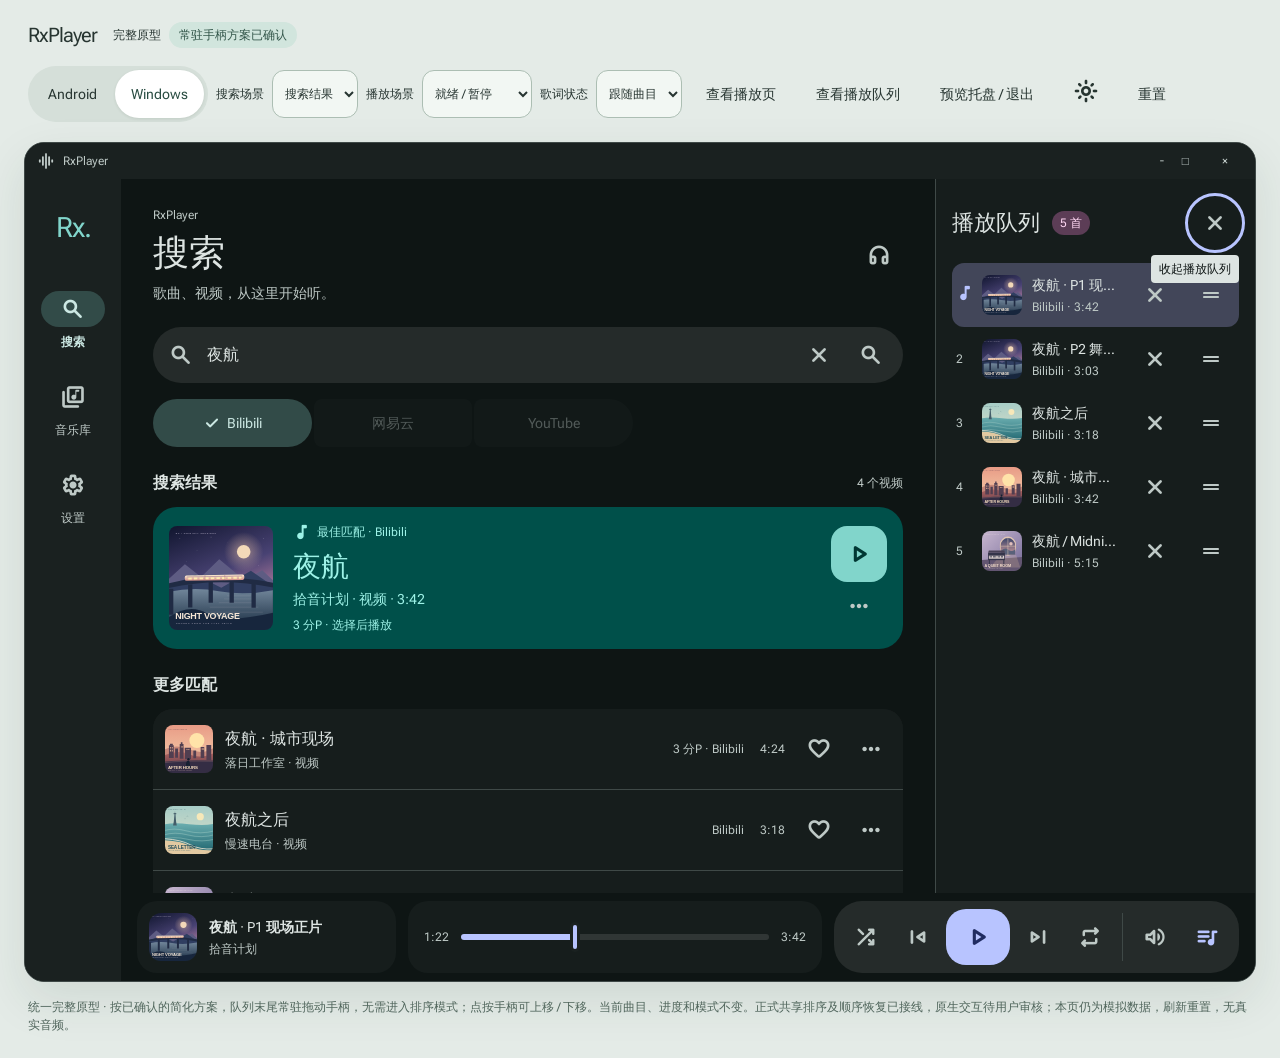
==== commit 071916c1: "feat(queue): 支持双端队列拖动排序与顺序恢复 按确认方案在队列末尾常驻手柄，支持直接拖动、点按上下移、键盘与辅助操作，取消不提交预览且不中断当前播放。  共享重排保持播放身份和进度；SQL" ====
--- a/design/prototype-v3/index.html
+++ b/design/prototype-v3/index.html
@@ -7,14 +7,14 @@
   <title>RxPlayer · 完整交互原型</title>
   <link rel="icon" href="data:,">
   <link rel="stylesheet" href="colors.css">
-  <link rel="stylesheet" href="prototype.css?revision=playlists-20261105">
+  <link rel="stylesheet" href="prototype.css?revision=queue-handles-wired-20261106">
   <link rel="stylesheet" href="transport-options.css?revision=unified-20261030">
   <script defer src="cover-palettes.js"></script>
-  <script defer src="prototype.js?revision=windows-tray-confirmed-20261106"></script>
+  <script defer src="prototype.js?revision=queue-handles-wired-20261106"></script>
 </head>
 <body>
   <header class="review-tools">
-    <div class="review-title"><strong>RxPlayer</strong><span>完整原型</span><span class="review-badge">托盘 / 退出行为已确认</span></div>
+    <div class="review-title"><strong>RxPlayer</strong><span>完整原型</span><span class="review-badge">常驻手柄方案已确认</span></div>
     <div class="review-controls">
       <div class="device-picker" role="group" aria-label="预览平台">
         <button data-device-choice="android" aria-pressed="false">Android</button>
@@ -24,6 +24,7 @@
       <label class="scene-picker">播放场景<select id="playback-select" aria-label="预览播放状态"><option value="paused">就绪 / 暂停</option><option value="playing">播放中</option><option value="preparing">准备音频</option><option value="buffering">缓冲中</option><option value="failed">播放失败</option><option value="unavailable">内容不可用</option><option value="expired">地址失效</option><option value="refreshing">重新获取地址</option><option value="ended">播放结束</option></select></label>
       <label class="scene-picker">歌词状态<select id="lyrics-layout-select" aria-label="预览歌词状态"><option value="auto">跟随曲目</option><option value="none">无歌词</option><option value="available">有歌词</option></select></label>
       <button id="review-player" class="review-button">查看播放页</button>
+      <button id="review-queue" class="review-button">查看播放队列</button>
       <button id="review-tray" class="review-button">预览托盘 / 退出</button>
       <button id="review-complete" class="review-button" hidden>模拟等待成功</button>
       <button id="review-theme" class="review-button" aria-label="切换深浅主题"><span class="symbol" aria-hidden="true">light_mode</span></button>
@@ -52,6 +53,6 @@
       <p id="live-feedback" class="sr-only" role="status" aria-live="polite" aria-atomic="true"></p>
     </section>
   </main>
-  <footer class="review-caption"><span>统一完整原型 · 托盘 / 退出行为于 2026-11-06 确认：关闭窗口收起到托盘、播放继续；明确“退出”才停止、保存并释放资源。托盘不可用时关闭即退出。菜单外观由 Windows 绘制；原生交互待用户审核。全部模拟，无真实音频。</span></footer>
+  <footer class="review-caption"><span>统一完整原型 · 按已确认的简化方案，队列末尾常驻拖动手柄，无需进入排序模式；点按手柄可上移 / 下移。当前曲目、进度和模式不变。正式共享排序及顺序恢复已接线，原生交互待用户审核；本页仍为模拟数据，刷新重置，无真实音频。</span></footer>
 </body>
 </html>
--- a/design/prototype-v3/prototype.css
+++ b/design/prototype-v3/prototype.css
@@ -96,6 +96,7 @@
 .support-heading [data-tip]:after{bottom:auto!important;top:calc(100% + 8px)}
 .support-pane [data-tip]:after{left:auto!important;right:0;transform:none!important}
 .queue-list{flex:1;min-height:0;overflow-y:auto;scrollbar-width:thin}.queue-list .queue-item{border-radius:12px;padding:8px 4px;gap:8px}.queue-list .queue-item.is-current{background:var(--secondary-container)}.queue-list .queue-number{width:18px}.queue-number>.symbol{font-size:18px;color:var(--primary)}.queue-list .now-track{gap:10px}.queue-list .track-title{font-size:14px;line-height:20px}.queue-list .icon-button{width:48px;flex-basis:48px}
+.queue-sort-tools{display:flex;align-items:center;gap:4px;padding:4px 8px;margin-bottom:12px;border-radius:20px;background:var(--surface-container);flex-shrink:0}.queue-sort-tools>span{flex:1;font-size:12px;color:var(--on-surface-variant)}.queue-sort-tools .icon-button{width:48px;height:48px;flex:0 0 48px}.queue-list .queue-item{position:relative}.queue-list .queue-item.is-sort-selected{outline:2px solid var(--primary);outline-offset:-2px}.queue-drag{touch-action:none;cursor:grab;user-select:none}.queue-drag:active{cursor:grabbing}.queue-drag svg{flex-shrink:0}.queue-list .queue-item.is-dragging{z-index:2;pointer-events:none;box-shadow:0 4px 12px #0003;background:color-mix(in srgb,var(--on-surface) 16%,var(--surface-low))}.queue-item.drop-before:before,.queue-item.drop-after:after{content:"";position:absolute;left:4px;right:4px;height:3px;background:var(--primary);border-radius:2px;pointer-events:none}.queue-list .queue-item.is-current.is-dragging{background:var(--secondary-container)}.queue-item.drop-before:before{top:-2px}.queue-item.drop-after:after{bottom:-2px}
 .product[data-queue-docked=true] .workspace{padding-right:320px}
 .product[data-queue-docked=true][data-player-open=true] .overlay{right:320px}
 .product[data-queue-docked=true][data-player-open=true] .support-pane{bottom:0}
@@ -250,3 +251,4 @@
 .product .part-option:hover{background:color-mix(in srgb,var(--on-surface) 8%,var(--surface-container))}
 .product .part-option[aria-current=true]:hover{background:color-mix(in srgb,var(--on-surface) 8%,var(--secondary-container))}.product .part-option:focus-visible{outline-offset:-3px}
 .part-number{width:24px;flex-shrink:0;color:var(--on-surface-variant);font-size:12px}.part-copy{display:flex;flex:1;min-width:0;flex-direction:column;gap:4px}.part-copy strong{font-size:16px;line-height:24px;font-weight:500;overflow-wrap:anywhere}.part-copy small{font-size:12px;line-height:16px;color:var(--on-surface-variant)}
+.queue-sort-tools [data-direction="-1"] .symbol{transform:rotate(90deg)}.queue-sort-tools [data-direction="1"] .symbol{transform:rotate(-90deg)}
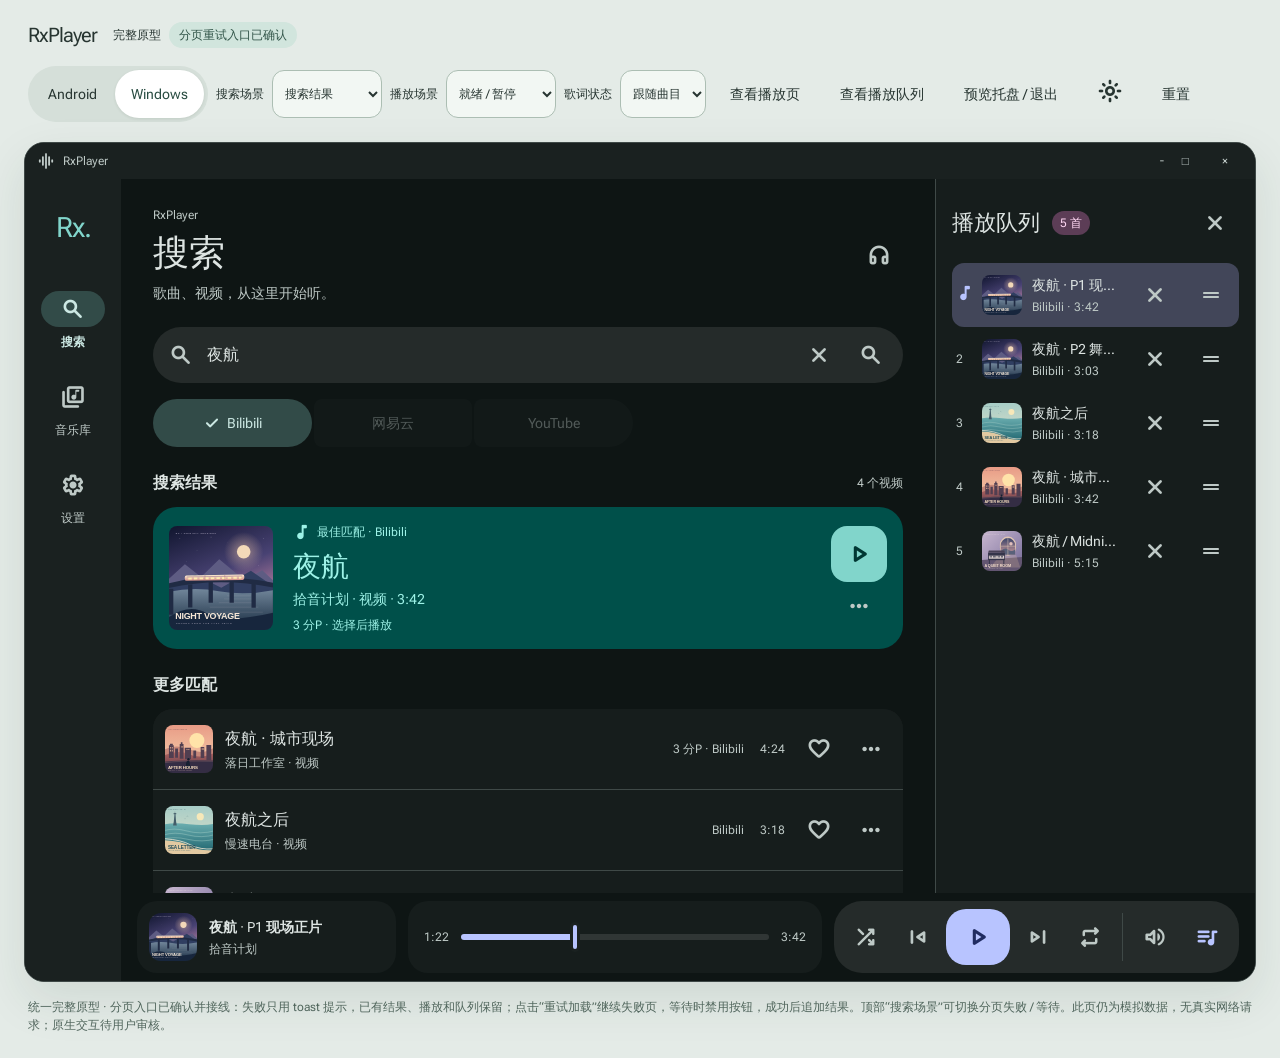
==== commit 7c048e7e: "fix(bilibili): 补齐分页重试与播放异常恢复 分页失败保留结果与提交查询，显式同页重试并防止自动重试风暴；确认原型后接入双端共用分页入口。  校验来源响应边界，区分可重试故障和不可播内容，" ====
--- a/design/prototype-v3/index.html
+++ b/design/prototype-v3/index.html
@@ -7,20 +7,20 @@
   <title>RxPlayer · 完整交互原型</title>
   <link rel="icon" href="data:,">
   <link rel="stylesheet" href="colors.css">
-  <link rel="stylesheet" href="prototype.css?revision=queue-handles-wired-20261106">
+  <link rel="stylesheet" href="prototype.css?revision=bilibili-retry-confirmed-20261106">
   <link rel="stylesheet" href="transport-options.css?revision=unified-20261030">
   <script defer src="cover-palettes.js"></script>
-  <script defer src="prototype.js?revision=queue-handles-wired-20261106"></script>
+  <script defer src="prototype.js?revision=bilibili-retry-confirmed-20261106"></script>
 </head>
 <body>
   <header class="review-tools">
-    <div class="review-title"><strong>RxPlayer</strong><span>完整原型</span><span class="review-badge">常驻手柄方案已确认</span></div>
+    <div class="review-title"><strong>RxPlayer</strong><span>完整原型</span><span class="review-badge">分页重试入口已确认</span></div>
     <div class="review-controls">
       <div class="device-picker" role="group" aria-label="预览平台">
         <button data-device-choice="android" aria-pressed="false">Android</button>
         <button data-device-choice="desktop" aria-pressed="true">Windows</button>
       </div>
-      <label class="scene-picker">搜索场景<select id="scene-select"><option value="results">搜索结果</option><option value="idle">起始状态</option><option value="loading">搜索中</option><option value="empty">没有结果</option><option value="error">网络错误</option><option value="expired">登录失效</option></select></label>
+      <label class="scene-picker">搜索场景<select id="scene-select"><option value="results">搜索结果</option><option value="idle">起始状态</option><option value="loading">搜索中</option><option value="page-error">分页加载失败</option><option value="page-loading">分页加载中</option><option value="empty">没有结果</option><option value="error">网络错误</option><option value="expired">登录失效</option></select></label>
       <label class="scene-picker">播放场景<select id="playback-select" aria-label="预览播放状态"><option value="paused">就绪 / 暂停</option><option value="playing">播放中</option><option value="preparing">准备音频</option><option value="buffering">缓冲中</option><option value="failed">播放失败</option><option value="unavailable">内容不可用</option><option value="expired">地址失效</option><option value="refreshing">重新获取地址</option><option value="ended">播放结束</option></select></label>
       <label class="scene-picker">歌词状态<select id="lyrics-layout-select" aria-label="预览歌词状态"><option value="auto">跟随曲目</option><option value="none">无歌词</option><option value="available">有歌词</option></select></label>
       <button id="review-player" class="review-button">查看播放页</button>
@@ -53,6 +53,6 @@
       <p id="live-feedback" class="sr-only" role="status" aria-live="polite" aria-atomic="true"></p>
     </section>
   </main>
-  <footer class="review-caption"><span>统一完整原型 · 按已确认的简化方案，队列末尾常驻拖动手柄，无需进入排序模式；点按手柄可上移 / 下移。当前曲目、进度和模式不变。正式共享排序及顺序恢复已接线，原生交互待用户审核；本页仍为模拟数据，刷新重置，无真实音频。</span></footer>
+  <footer class="review-caption"><span>统一完整原型 · 分页入口已确认并接线：失败只用 toast 提示，已有结果、播放和队列保留；点击“重试加载”继续失败页，等待时禁用按钮，成功后追加结果。顶部“搜索场景”可切换分页失败 / 等待。此页仍为模拟数据，无真实网络请求；原生交互待用户审核。</span></footer>
 </body>
 </html>
--- a/design/prototype-v3/prototype.css
+++ b/design/prototype-v3/prototype.css
@@ -252,3 +252,4 @@
 .product .part-option[aria-current=true]:hover{background:color-mix(in srgb,var(--on-surface) 8%,var(--secondary-container))}.product .part-option:focus-visible{outline-offset:-3px}
 .part-number{width:24px;flex-shrink:0;color:var(--on-surface-variant);font-size:12px}.part-copy{display:flex;flex:1;min-width:0;flex-direction:column;gap:4px}.part-copy strong{font-size:16px;line-height:24px;font-weight:500;overflow-wrap:anywhere}.part-copy small{font-size:12px;line-height:16px;color:var(--on-surface-variant)}
 .queue-sort-tools [data-direction="-1"] .symbol{transform:rotate(90deg)}.queue-sort-tools [data-direction="1"] .symbol{transform:rotate(-90deg)}
+.search-pagination{display:flex;justify-content:center;padding-top:8px}
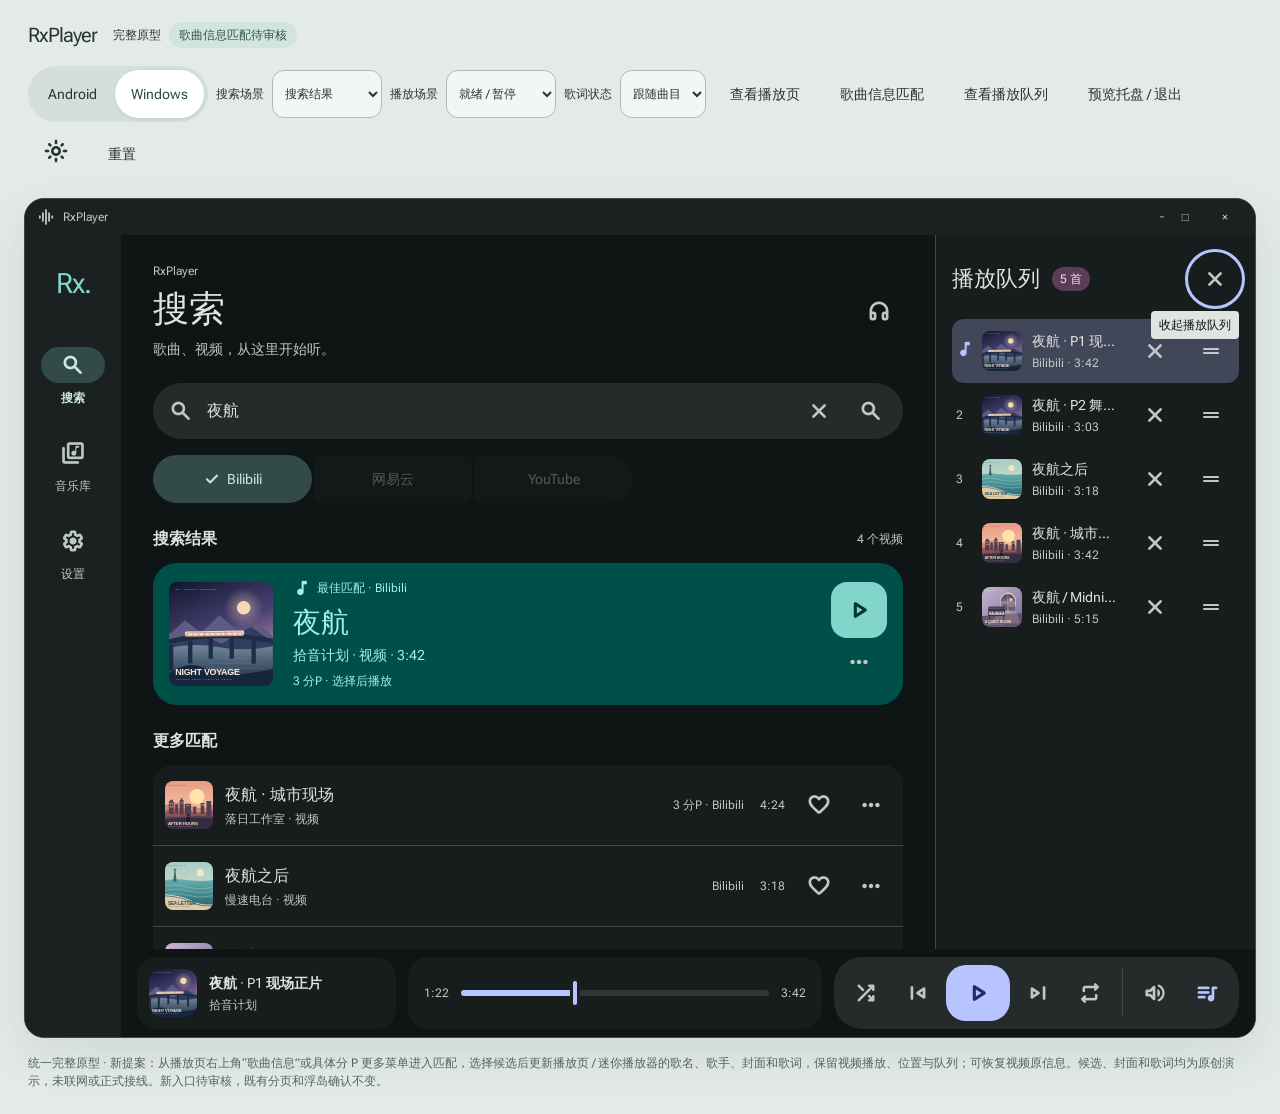
==== commit dc7316e7: "feat(prototype): 增加歌曲信息匹配提案与来源验证 读取真实 Bilibili 视频详情并验证网易云歌词封面及 LRCLIB 查询，记录版本误匹配与同步边界。  在唯一完整原型增加歌曲候" ====
--- a/design/prototype-v3/index.html
+++ b/design/prototype-v3/index.html
@@ -7,14 +7,14 @@
   <title>RxPlayer · 完整交互原型</title>
   <link rel="icon" href="data:,">
   <link rel="stylesheet" href="colors.css">
-  <link rel="stylesheet" href="prototype.css?revision=bilibili-retry-confirmed-20261106">
+  <link rel="stylesheet" href="prototype.css?revision=song-metadata-review-20261106">
   <link rel="stylesheet" href="transport-options.css?revision=unified-20261030">
   <script defer src="cover-palettes.js"></script>
-  <script defer src="prototype.js?revision=bilibili-retry-confirmed-20261106"></script>
+  <script defer src="prototype.js?revision=song-metadata-review-20261106"></script>
 </head>
 <body>
   <header class="review-tools">
-    <div class="review-title"><strong>RxPlayer</strong><span>完整原型</span><span class="review-badge">分页重试入口已确认</span></div>
+    <div class="review-title"><strong>RxPlayer</strong><span>完整原型</span><span class="review-badge">歌曲信息匹配待审核</span></div>
     <div class="review-controls">
       <div class="device-picker" role="group" aria-label="预览平台">
         <button data-device-choice="android" aria-pressed="false">Android</button>
@@ -24,6 +24,7 @@
       <label class="scene-picker">播放场景<select id="playback-select" aria-label="预览播放状态"><option value="paused">就绪 / 暂停</option><option value="playing">播放中</option><option value="preparing">准备音频</option><option value="buffering">缓冲中</option><option value="failed">播放失败</option><option value="unavailable">内容不可用</option><option value="expired">地址失效</option><option value="refreshing">重新获取地址</option><option value="ended">播放结束</option></select></label>
       <label class="scene-picker">歌词状态<select id="lyrics-layout-select" aria-label="预览歌词状态"><option value="auto">跟随曲目</option><option value="none">无歌词</option><option value="available">有歌词</option></select></label>
       <button id="review-player" class="review-button">查看播放页</button>
+      <button id="review-metadata" class="review-button">歌曲信息匹配</button>
       <button id="review-queue" class="review-button">查看播放队列</button>
       <button id="review-tray" class="review-button">预览托盘 / 退出</button>
       <button id="review-complete" class="review-button" hidden>模拟等待成功</button>
@@ -53,6 +54,6 @@
       <p id="live-feedback" class="sr-only" role="status" aria-live="polite" aria-atomic="true"></p>
     </section>
   </main>
-  <footer class="review-caption"><span>统一完整原型 · 分页入口已确认并接线：失败只用 toast 提示，已有结果、播放和队列保留；点击“重试加载”继续失败页，等待时禁用按钮，成功后追加结果。顶部“搜索场景”可切换分页失败 / 等待。此页仍为模拟数据，无真实网络请求；原生交互待用户审核。</span></footer>
+  <footer class="review-caption"><span>统一完整原型 · 新提案：从播放页右上角“歌曲信息”或具体分 P 更多菜单进入匹配，选择候选后更新播放页 / 迷你播放器的歌名、歌手、封面和歌词，保留视频播放、位置与队列；可恢复视频原信息。候选、封面和歌词均为原创演示，未联网或正式接线。新入口待审核，既有分页和浮岛确认不变。</span></footer>
 </body>
 </html>
--- a/design/prototype-v3/prototype.css
+++ b/design/prototype-v3/prototype.css
@@ -253,3 +253,4 @@
 .part-number{width:24px;flex-shrink:0;color:var(--on-surface-variant);font-size:12px}.part-copy{display:flex;flex:1;min-width:0;flex-direction:column;gap:4px}.part-copy strong{font-size:16px;line-height:24px;font-weight:500;overflow-wrap:anywhere}.part-copy small{font-size:12px;line-height:16px;color:var(--on-surface-variant)}
 .queue-sort-tools [data-direction="-1"] .symbol{transform:rotate(90deg)}.queue-sort-tools [data-direction="1"] .symbol{transform:rotate(-90deg)}
 .search-pagination{display:flex;justify-content:center;padding-top:8px}
+.player-head-actions{display:flex;align-items:center;gap:8px;margin-left:auto}.song-match-search{display:flex;align-items:center;gap:8px}.song-match-search .dialog-input{flex:1;min-width:0}.song-match-search .filled-button{flex-shrink:0}.song-candidate .art{width:56px;height:56px;flex:0 0 56px;border-radius:8px}.song-candidate .part-copy{min-width:0}.song-candidate small{display:block}.song-candidate .symbol{flex-shrink:0}
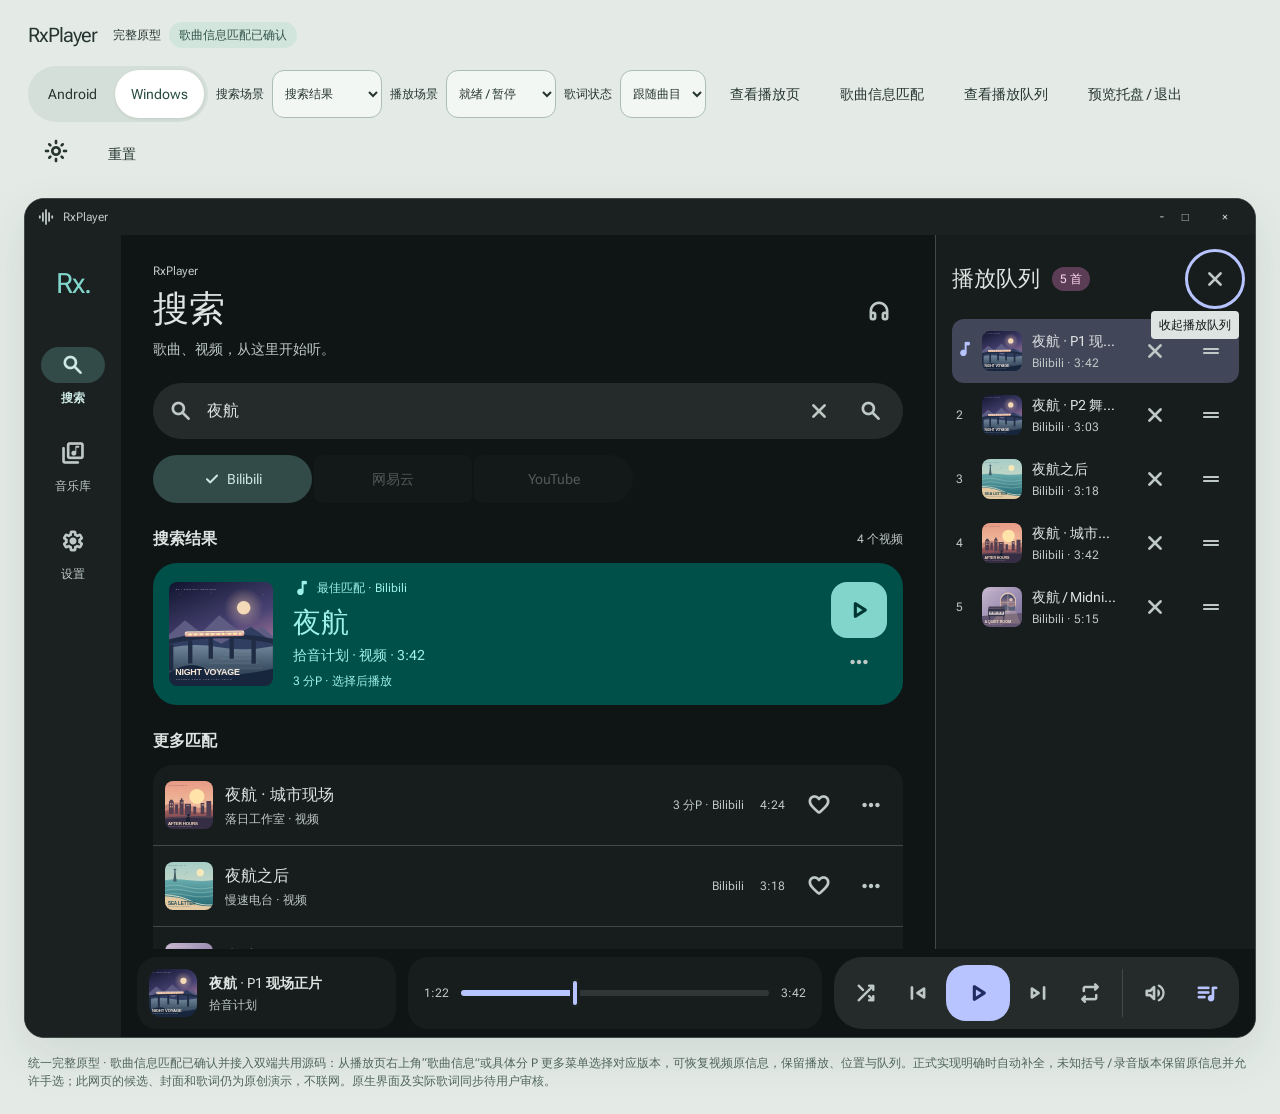
==== commit b49f5b0f: "feat(metadata): 接入双端歌曲信息封面与同步歌词 基于视频标题及简介保守识别，网易云资料与LRCLIB歌词回退，明确版本自动补全，未知括号或多候选留给用户选择。  接入已确认的匹配恢复面" ====
--- a/design/prototype-v3/index.html
+++ b/design/prototype-v3/index.html
@@ -7,14 +7,14 @@
   <title>RxPlayer · 完整交互原型</title>
   <link rel="icon" href="data:,">
   <link rel="stylesheet" href="colors.css">
-  <link rel="stylesheet" href="prototype.css?revision=song-metadata-review-20261106">
+  <link rel="stylesheet" href="prototype.css?revision=song-metadata-confirmed-20261106">
   <link rel="stylesheet" href="transport-options.css?revision=unified-20261030">
   <script defer src="cover-palettes.js"></script>
-  <script defer src="prototype.js?revision=song-metadata-review-20261106"></script>
+  <script defer src="prototype.js?revision=song-metadata-confirmed-20261106"></script>
 </head>
 <body>
   <header class="review-tools">
-    <div class="review-title"><strong>RxPlayer</strong><span>完整原型</span><span class="review-badge">歌曲信息匹配待审核</span></div>
+    <div class="review-title"><strong>RxPlayer</strong><span>完整原型</span><span class="review-badge">歌曲信息匹配已确认</span></div>
     <div class="review-controls">
       <div class="device-picker" role="group" aria-label="预览平台">
         <button data-device-choice="android" aria-pressed="false">Android</button>
@@ -54,6 +54,6 @@
       <p id="live-feedback" class="sr-only" role="status" aria-live="polite" aria-atomic="true"></p>
     </section>
   </main>
-  <footer class="review-caption"><span>统一完整原型 · 新提案：从播放页右上角“歌曲信息”或具体分 P 更多菜单进入匹配，选择候选后更新播放页 / 迷你播放器的歌名、歌手、封面和歌词，保留视频播放、位置与队列；可恢复视频原信息。候选、封面和歌词均为原创演示，未联网或正式接线。新入口待审核，既有分页和浮岛确认不变。</span></footer>
+  <footer class="review-caption"><span>统一完整原型 · 歌曲信息匹配已确认并接入双端共用源码：从播放页右上角“歌曲信息”或具体分 P 更多菜单选择对应版本，可恢复视频原信息，保留播放、位置与队列。正式实现明确时自动补全，未知括号 / 录音版本保留原信息并允许手选；此网页的候选、封面和歌词仍为原创演示，不联网。原生界面及实际歌词同步待用户审核。</span></footer>
 </body>
 </html>
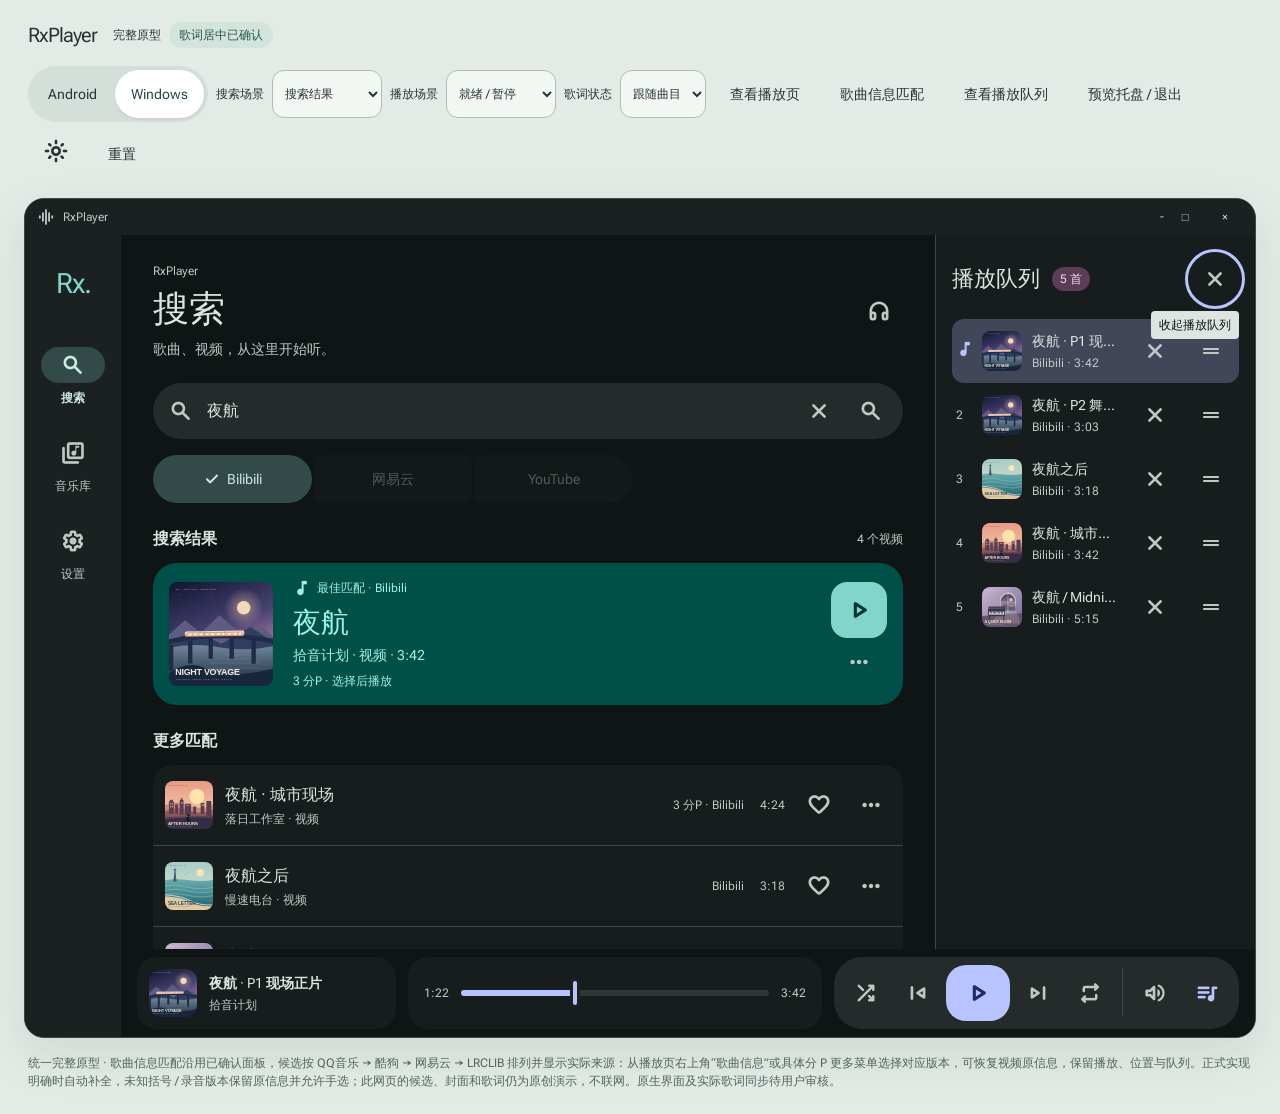
==== commit 31671082: "feat(metadata): 完整接入多源歌曲资料并修复歌词展示 候选、封面与歌词统一接入QQ音乐、酷狗、网易云和LRCLIB，保存平台身份并迁移旧资料缓存。修复歌名在前的视频标题导致歌词被清空，保" ====
--- a/design/prototype-v3/index.html
+++ b/design/prototype-v3/index.html
@@ -7,14 +7,14 @@
   <title>RxPlayer · 完整交互原型</title>
   <link rel="icon" href="data:,">
   <link rel="stylesheet" href="colors.css">
-  <link rel="stylesheet" href="prototype.css?revision=song-metadata-confirmed-20261106">
+  <link rel="stylesheet" href="prototype.css?revision=lyrics-center-20261106">
   <link rel="stylesheet" href="transport-options.css?revision=unified-20261030">
   <script defer src="cover-palettes.js"></script>
-  <script defer src="prototype.js?revision=song-metadata-confirmed-20261106"></script>
+  <script defer src="prototype.js?revision=lyrics-center-20261106"></script>
 </head>
 <body>
   <header class="review-tools">
-    <div class="review-title"><strong>RxPlayer</strong><span>完整原型</span><span class="review-badge">歌曲信息匹配已确认</span></div>
+    <div class="review-title"><strong>RxPlayer</strong><span>完整原型</span><span class="review-badge">歌词居中已确认</span></div>
     <div class="review-controls">
       <div class="device-picker" role="group" aria-label="预览平台">
         <button data-device-choice="android" aria-pressed="false">Android</button>
@@ -54,6 +54,6 @@
       <p id="live-feedback" class="sr-only" role="status" aria-live="polite" aria-atomic="true"></p>
     </section>
   </main>
-  <footer class="review-caption"><span>统一完整原型 · 歌曲信息匹配已确认并接入双端共用源码：从播放页右上角“歌曲信息”或具体分 P 更多菜单选择对应版本，可恢复视频原信息，保留播放、位置与队列。正式实现明确时自动补全，未知括号 / 录音版本保留原信息并允许手选；此网页的候选、封面和歌词仍为原创演示，不联网。原生界面及实际歌词同步待用户审核。</span></footer>
+  <footer class="review-caption"><span>统一完整原型 · 歌曲信息匹配沿用已确认面板，候选按 QQ音乐 → 酷狗 → 网易云 → LRCLIB 排列并显示实际来源：从播放页右上角“歌曲信息”或具体分 P 更多菜单选择对应版本，可恢复视频原信息，保留播放、位置与队列。正式实现明确时自动补全，未知括号 / 录音版本保留原信息并允许手选；此网页的候选、封面和歌词仍为原创演示，不联网。原生界面及实际歌词同步待用户审核。</span></footer>
 </body>
 </html>
--- a/design/prototype-v3/prototype.css
+++ b/design/prototype-v3/prototype.css
@@ -167,10 +167,10 @@
 .product .desktop-player .player-volume input[type=range]::-webkit-slider-thumb{height:24px;margin-top:-8px;box-shadow:0 0 0 3px var(--surface)}
 .product .desktop-player .player-volume input[type=range]::-moz-range-track,.product .desktop-player .player-volume input[type=range]::-moz-range-progress{height:8px}
 .product .desktop-player .player-volume input[type=range]::-moz-range-thumb{height:24px}
-.desktop-lyrics{display:flex;flex-direction:column;min-width:0;min-height:0;padding:24px 32px;background:var(--surface-low);border-radius:32px;overflow-y:auto;scrollbar-width:thin}
+.desktop-lyrics{display:flex;flex-direction:column;min-width:0;min-height:0;padding:24px 32px;background:var(--surface-low);border-radius:32px;overflow:hidden}
 .desktop-lyrics h3{font-size:14px;line-height:20px;font-weight:500;color:var(--on-surface-variant);margin:0 0 16px}
-.lyrics-lines{display:flex;flex-direction:column;justify-content:center;gap:8px;flex:1;width:100%;max-width:640px;margin-inline:auto}
-.product .desktop-lyrics .lyric-line{display:block;min-width:0;width:100%;min-height:64px;padding:8px 12px;text-align:left;font-size:24px;line-height:32px;font-weight:500;color:var(--on-surface-variant);border-radius:16px;overflow-wrap:anywhere;transition:color var(--effects),background var(--effects)}
+.lyrics-lines{display:flex;flex-direction:column;justify-content:flex-start;gap:8px;flex:1;min-height:0;width:100%;max-width:640px;margin-inline:auto;overflow-y:auto;scrollbar-width:thin;box-sizing:border-box;overflow-anchor:none}
+.product .desktop-lyrics .lyric-line{display:block;flex-shrink:0;min-width:0;width:100%;min-height:64px;padding:8px 12px;text-align:left;font-size:24px;line-height:32px;font-weight:500;color:var(--on-surface-variant);border-radius:16px;overflow-wrap:anywhere;transition:color var(--effects),background var(--effects)}
 .product .desktop-lyrics .lyric-line.is-active{color:var(--primary);font-size:28px;line-height:36px;font-weight:700}
 .product .desktop-lyrics .lyric-line:hover{background:color-mix(in srgb,var(--primary) 8%,var(--surface-low))}
 .lyrics-empty{display:flex;flex:1;flex-direction:column;justify-content:center;align-items:center;text-align:center;color:var(--on-surface-variant)}
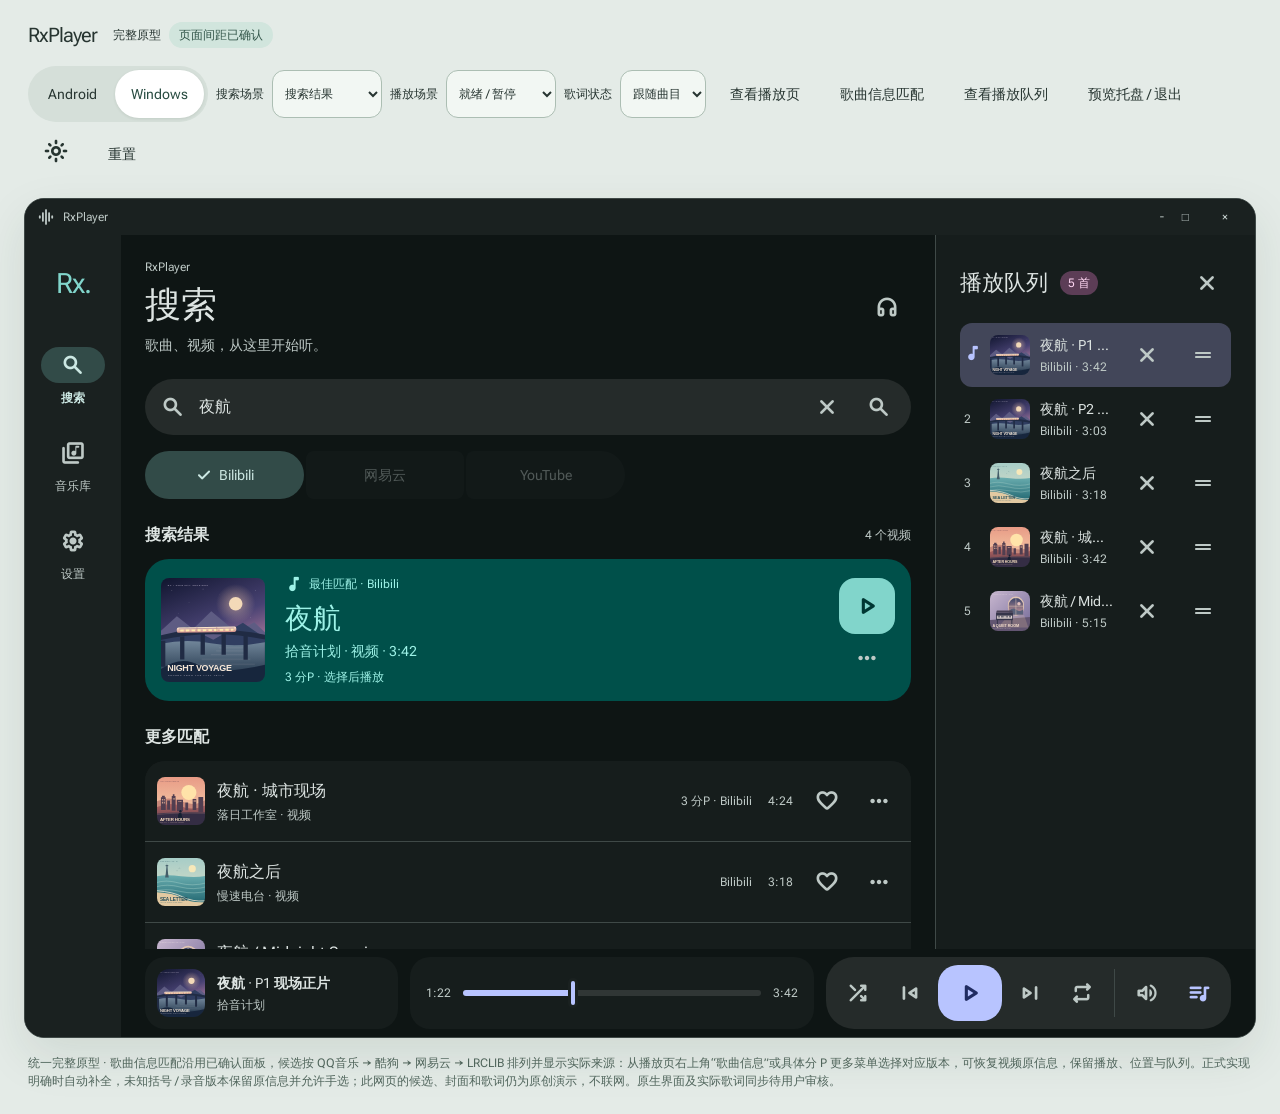
==== commit e832eb8b: "fix(ui): 统一双端页面间距并修复歌词页音量滑条" ====
--- a/design/prototype-v3/index.html
+++ b/design/prototype-v3/index.html
@@ -7,14 +7,14 @@
   <title>RxPlayer · 完整交互原型</title>
   <link rel="icon" href="data:,">
   <link rel="stylesheet" href="colors.css">
-  <link rel="stylesheet" href="prototype.css?revision=lyrics-center-20261106">
-  <link rel="stylesheet" href="transport-options.css?revision=unified-20261030">
+  <link rel="stylesheet" href="prototype.css?revision=spacing-20261106">
+  <link rel="stylesheet" href="transport-options.css?revision=spacing-20261106">
   <script defer src="cover-palettes.js"></script>
-  <script defer src="prototype.js?revision=lyrics-center-20261106"></script>
+  <script defer src="prototype.js?revision=spacing-20261106"></script>
 </head>
 <body>
   <header class="review-tools">
-    <div class="review-title"><strong>RxPlayer</strong><span>完整原型</span><span class="review-badge">歌词居中已确认</span></div>
+    <div class="review-title"><strong>RxPlayer</strong><span>完整原型</span><span class="review-badge">页面间距已确认</span></div>
     <div class="review-controls">
       <div class="device-picker" role="group" aria-label="预览平台">
         <button data-device-choice="android" aria-pressed="false">Android</button>
--- a/design/prototype-v3/prototype.css
+++ b/design/prototype-v3/prototype.css
@@ -19,6 +19,10 @@
 .review-stage{max-width:1480px;margin:auto;padding:0 24px;display:flex;justify-content:center}.review-caption{max-width:1480px;margin:auto;padding:16px 28px 24px;display:flex;justify-content:space-between;gap:12px;flex-wrap:wrap;font-size:12px;color:#52675e}
 .product{--fast-spatial:350ms cubic-bezier(.42,1.67,.21,.90);--default-spatial:500ms cubic-bezier(.38,1.21,.22,1);--effects:200ms cubic-bezier(.34,.8,.34,1);position:relative;isolation:isolate;width:100%;height:840px;background:var(--surface);color:var(--on-surface);border:1px solid var(--outline-variant);border-radius:20px;overflow:hidden;display:flex;flex-direction:column;box-shadow:0 18px 48px #1d382b1a;color-scheme:light}
 .product[data-theme=dark]{color-scheme:dark}
+/* M3 page margins; component gaps below are RxPlayer choices on the 4/8px grid. */
+.product{--page-inset:24px;--section-gap:24px;--content-gap:12px;--card-inset:16px;--dialog-inset:24px;--pane-gap:24px}
+.product[data-device=android]{--page-inset:16px}
+@media(max-width:599px){.product[data-device=desktop]{--page-inset:16px}}
 .product button{border:0;background:none;position:relative}.product button:focus-visible,.product input:focus-visible,.product select:focus-visible{outline:3px solid var(--primary);outline-offset:3px}.product button:disabled:hover{background:inherit}
 .product input{color:var(--on-surface)}
 .window-chrome{height:36px;display:flex;align-items:center;gap:8px;padding:0 12px;font-size:12px;background:var(--surface-container);color:var(--on-surface-variant);flex-shrink:0}.window-chrome>.symbol{font-size:18px}.window-actions{margin-left:auto;letter-spacing:3px}
@@ -31,10 +35,10 @@
 .nav-button{width:100%;min-height:72px;display:flex;flex-direction:column;align-items:center;justify-content:center;gap:6px;border-radius:16px;font-size:12px;font-weight:500;color:var(--on-surface-variant)}
 .nav-indicator{width:64px;height:36px;display:grid;place-items:center;border-radius:99px;transition:background var(--effects)}
 .nav-button[aria-current=page]{font-weight:700;color:var(--on-secondary-container)}.nav-button[aria-current=page] .nav-indicator{background:var(--secondary-container)}.nav-button[aria-current=page] .symbol{font-variation-settings:'FILL' 1,'wght' 600}.nav-button:hover .nav-indicator{background:color-mix(in srgb,var(--on-surface) 8%,var(--secondary-container))}
-.main-pane{flex:1;min-width:0;overflow-y:auto;padding:28px 32px;scrollbar-width:thin;scrollbar-color:var(--outline-variant) transparent}
-.page-head{display:flex;align-items:center;justify-content:space-between;gap:16px;margin-bottom:24px}.page-head h1{font-size:36px;line-height:44px;font-weight:500;margin:0}.eyebrow{font-size:12px;line-height:16px;color:var(--on-surface-variant);margin:0 0 8px}.page-intro,.page-caption{color:var(--on-surface-variant);font-size:14px;line-height:20px;margin:8px 0 0}
+.main-pane{flex:1;min-width:0;overflow-y:auto;padding:var(--page-inset);scrollbar-width:thin;scrollbar-color:var(--outline-variant) transparent}
+.page-head{display:flex;align-items:center;justify-content:space-between;gap:16px;margin-bottom:var(--section-gap)}.page-head h1{font-size:36px;line-height:44px;font-weight:500;margin:0}.eyebrow{font-size:12px;line-height:16px;color:var(--on-surface-variant);margin:0 0 8px}.page-intro,.page-caption{color:var(--on-surface-variant);font-size:14px;line-height:20px;margin:8px 0 0}
 .playlist-heading{flex:1;min-width:0;overflow-wrap:anywhere}
-.section-head{display:flex;align-items:center;justify-content:space-between;gap:12px;margin:24px 0 12px}.section-head h2{font-size:16px;line-height:24px;font-weight:700;margin:0}.section-head small{font-size:12px;color:var(--on-surface-variant)}
+.section-head{display:flex;align-items:center;justify-content:space-between;gap:var(--content-gap);margin:var(--section-gap) 0 var(--content-gap)}.section-head h2{font-size:16px;line-height:24px;font-weight:700;margin:0}.section-head small{font-size:12px;color:var(--on-surface-variant)}
 .icon-button{width:48px;height:48px;flex:0 0 48px;display:inline-flex;align-items:center;justify-content:center;border-radius:99px;color:var(--on-surface-variant);transition:background var(--effects),border-radius var(--fast-spatial)}
 .icon-button:hover{background:color-mix(in srgb,var(--on-surface) 8%,transparent)}.icon-button:active{background:color-mix(in srgb,var(--on-surface) 12%,transparent);border-radius:12px}
 .icon-button[aria-pressed=true]{background:var(--secondary-container);color:var(--on-secondary-container);border-radius:16px}.icon-button[aria-pressed=true] .symbol{font-variation-settings:'FILL' 1,'wght' 600}
@@ -59,11 +63,11 @@
 .hint{font-size:12px;line-height:20px;color:var(--on-surface-variant)}.empty-state{min-height:300px;text-align:center;display:flex;flex-direction:column;align-items:center;justify-content:center;gap:12px;padding:24px}.empty-state>.symbol{font-size:40px;width:80px;height:80px;background:var(--secondary-container);color:var(--on-secondary-container);border-radius:28px}.empty-state h2{font-size:22px;line-height:28px;font-weight:500;margin:8px 0 0}.empty-state p{font-size:14px;line-height:20px;color:var(--on-surface-variant);max-width:320px;margin:0}.inline-banner{display:flex;align-items:center;gap:12px;padding:16px;margin-top:20px;background:var(--tertiary-container);color:var(--on-tertiary-container);border-radius:16px}.banner-copy{flex:1;min-width:0}.inline-banner small{display:block;margin-top:4px;font-size:12px;line-height:16px}.inline-banner .text-button{color:var(--on-tertiary-container)}
 .chips{display:flex;flex-wrap:wrap;gap:8px}.history-chip{min-height:48px;border:1px solid var(--outline-variant)!important;border-radius:12px;display:flex;align-items:center;gap:8px;padding:8px 16px!important;color:var(--on-surface-variant)}
 .collection-summary{display:flex;align-items:center;gap:20px;padding:24px;background:var(--secondary-container);color:var(--on-secondary-container);border-radius:24px}.collection-mark{width:64px;height:64px;display:grid;place-items:center;border-radius:20px;background:var(--tertiary-container);color:var(--on-tertiary-container)}.collection-mark .symbol{font-size:32px}.collection-summary>div{flex:1;min-width:0}.collection-summary h2{font-size:28px;line-height:36px;font-weight:500;margin:0 0 6px}.collection-summary p{font-size:12px;line-height:16px;margin:0}.product .summary-play{width:64px;height:64px;flex-basis:64px;background:var(--primary);color:var(--on-primary);border-radius:20px}.summary-play .symbol{font-size:32px}
-.tabs{display:flex;border-bottom:1px solid var(--outline-variant);margin:20px 0;gap:8px}.tab{flex:1;min-height:48px;padding:12px!important;color:var(--on-surface-variant);position:relative;font-size:14px;font-weight:500}.tab[aria-selected=true]{color:var(--primary);font-weight:700}.tab[aria-selected=true]:after{content:'';position:absolute;bottom:0;left:24%;right:24%;height:3px;border-radius:3px;background:var(--primary)}
-.playlist-grid{display:grid;grid-template-columns:repeat(2,minmax(0,1fr));gap:16px}.product .playlist-card{background:var(--surface-container);padding:12px!important;border-radius:24px;text-align:left;min-width:0}.playlist-card .art{width:100%;height:auto;aspect-ratio:1.4;border-radius:12px;margin-bottom:12px}.playlist-card strong{display:block;font-size:16px;line-height:24px;font-weight:700;overflow-wrap:anywhere}.playlist-card small{display:block;font-size:12px;line-height:16px;margin-top:4px;color:var(--on-surface-variant)}.paired-actions{display:flex;align-items:center;gap:12px;margin:24px 0}.paired-actions .filled-button{min-height:56px;padding-inline:24px!important}
-.settings-columns{display:grid;grid-template-columns:1fr;gap:0 24px}.settings-columns>section{min-width:0}.settings-group{display:flex;flex-direction:column;gap:2px;border-radius:20px;overflow:hidden;margin:12px 0 28px}.settings-row{display:flex;align-items:center;gap:12px;padding:16px;min-height:88px;background:var(--surface-container)}.setting-icon{width:48px;height:48px;border-radius:16px;display:grid;place-items:center;background:var(--secondary-container);color:var(--on-secondary-container);flex-shrink:0}.row-copy{flex:1;min-width:0}.row-copy strong{display:block;font-size:16px;line-height:24px;font-weight:500}.row-copy small{display:block;font-size:12px;line-height:16px;margin-top:4px;color:var(--on-surface-variant)}.settings-row>select{border:0;padding:12px;background:var(--surface-highest);color:var(--on-surface);border-radius:12px;max-width:100px;min-height:48px}.settings-row .text-button{padding-inline:12px!important}.account-tag{color:var(--primary);font-weight:700}
+.tabs{display:flex;border-bottom:1px solid var(--outline-variant);margin:var(--section-gap) 0;gap:8px}.tab{flex:1;min-height:48px;padding:12px!important;color:var(--on-surface-variant);position:relative;font-size:14px;font-weight:500}.tab[aria-selected=true]{color:var(--primary);font-weight:700}.tab[aria-selected=true]:after{content:'';position:absolute;bottom:0;left:24%;right:24%;height:3px;border-radius:3px;background:var(--primary)}
+.playlist-grid{display:grid;grid-template-columns:repeat(2,minmax(0,1fr));gap:16px}.product .playlist-card{background:var(--surface-container);padding:var(--card-inset)!important;border-radius:24px;text-align:left;min-width:0}.playlist-card .art{width:100%;height:auto;aspect-ratio:1.4;border-radius:12px;margin-bottom:12px}.playlist-card strong{display:block;font-size:16px;line-height:24px;font-weight:700;overflow-wrap:anywhere}.playlist-card small{display:block;font-size:12px;line-height:16px;margin-top:4px;color:var(--on-surface-variant)}.paired-actions{display:flex;align-items:center;gap:12px;margin:24px 0}.paired-actions .filled-button{min-height:56px;padding-inline:24px!important}
+.settings-columns{display:grid;grid-template-columns:1fr;gap:0 24px}.settings-columns>section{min-width:0}.settings-group{display:flex;flex-direction:column;gap:2px;border-radius:20px;overflow:hidden;margin:var(--content-gap) 0 var(--section-gap)}.settings-row{display:flex;align-items:center;gap:12px;padding:16px;min-height:88px;background:var(--surface-container)}.setting-icon{width:48px;height:48px;border-radius:16px;display:grid;place-items:center;background:var(--secondary-container);color:var(--on-secondary-container);flex-shrink:0}.row-copy{flex:1;min-width:0}.row-copy strong{display:block;font-size:16px;line-height:24px;font-weight:500}.row-copy small{display:block;font-size:12px;line-height:16px;margin-top:4px;color:var(--on-surface-variant)}.settings-row>select{border:0;padding:12px;background:var(--surface-highest);color:var(--on-surface);border-radius:12px;max-width:100px;min-height:48px}.settings-row .text-button{padding-inline:12px!important}.account-tag{color:var(--primary);font-weight:700}
 .switch{display:flex;align-items:center;min-height:48px;cursor:pointer;flex-shrink:0}.switch input{appearance:none;width:52px;height:32px;border-radius:99px;border:2px solid var(--outline);background:var(--surface-highest);position:relative;margin:0;cursor:pointer}.switch input:before{content:'';position:absolute;width:16px;height:16px;left:6px;top:6px;border-radius:50%;background:var(--outline);transition:transform var(--fast-spatial)}.switch input:checked{background:var(--primary);border-color:var(--primary)}.switch input:checked:before{width:24px;height:24px;left:2px;top:2px;background:var(--on-primary);transform:translateX(18px)}.settings-signature{color:var(--primary);font-size:28px;line-height:36px;display:flex;align-items:center;gap:16px;margin:32px 0 0}.settings-signature span{font-size:12px;line-height:20px;color:var(--on-surface-variant)}
-.overlay{position:absolute;inset:36px 0 0;z-index:30;display:grid;place-items:center}.product .scrim{position:absolute;inset:0;background:#0008;cursor:default}.sheet{position:relative;width:calc(100% - 48px);max-width:480px;max-height:calc(100% - 48px);overflow:auto;padding:24px;border-radius:28px;background:var(--surface-high);box-shadow:0 12px 48px #0002;scrollbar-width:thin}.sheet-head{display:flex;align-items:center;justify-content:space-between;gap:12px;margin-bottom:20px}.sheet-head h2{font-size:22px;line-height:28px;font-weight:500;margin:0;overflow-wrap:anywhere}.sheet-head [data-tip]:after{bottom:auto!important;top:calc(100% + 8px)}
+.overlay{position:absolute;inset:36px 0 0;z-index:30;display:grid;place-items:center}.product .scrim{position:absolute;inset:0;background:#0008;cursor:default}.sheet{position:relative;width:calc(100% - 2 * var(--page-inset));max-width:480px;max-height:calc(100% - 2 * var(--page-inset));overflow:auto;padding:var(--dialog-inset);border-radius:28px;background:var(--surface-high);box-shadow:0 12px 48px #0002;scrollbar-width:thin}.sheet-head{display:flex;align-items:center;justify-content:space-between;gap:12px;margin-bottom:var(--section-gap)}.sheet-head h2{font-size:22px;line-height:28px;font-weight:500;margin:0;overflow-wrap:anywhere}.sheet-head [data-tip]:after{bottom:auto!important;top:calc(100% + 8px)}
 .overlay:has(.full-player) .scrim{display:none}.full-player{width:100%;max-width:none;height:100%;max-height:100%;border-radius:0;background:var(--surface);box-shadow:none;padding:24px 48px;overflow:auto}.player-head{max-width:1120px;margin:0 auto 36px;justify-content:flex-start}.player-head h2{font-size:16px;line-height:24px;font-weight:500;flex:1}.playback-status{font-size:12px;line-height:16px;padding:6px 12px;border-radius:99px;background:var(--tertiary-container);color:var(--on-tertiary-container)}
 .player-layout{display:grid;grid-template-columns:minmax(0,1fr) minmax(0,1fr);gap:64px;align-items:center;max-width:1040px;margin:auto}.player-art-column,.player-detail{min-width:0}.art-stage{padding:24px;border-radius:32px;background:var(--surface-container)}.artwork-tone .art-stage{background:var(--primary-container)}.art.large{width:100%;height:auto;aspect-ratio:1;border-radius:8px;box-shadow:0 16px 32px #0003}.art-caption{text-align:center;font-size:11px;line-height:16px;letter-spacing:1px;color:var(--on-surface-variant);margin:20px 0 0}
 .player-title-row{display:flex;align-items:center;gap:16px;margin-top:12px}.player-title-row>div{flex:1;min-width:0}.player-title{font-size:45px;line-height:52px;font-weight:500;overflow-wrap:anywhere;margin:0}.player-sub{font-size:16px;line-height:24px;color:var(--on-surface-variant);margin:8px 0 24px}.player-title-row .favorite-list{margin-bottom:16px}
@@ -75,22 +79,22 @@
 @media(max-width:1100px){.support-pane{display:none}.transport{grid-template-columns:minmax(150px,1fr) minmax(280px,1.3fr) 48px;gap:16px}.transport-right .volume,.transport-right .volume-icon{display:none}.player-layout{gap:32px}.full-player{padding:24px 32px}}
 @media(max-width:900px){.product[data-device=desktop] .player-layout{grid-template-columns:minmax(0,1fr) minmax(0,1fr);gap:24px}.product[data-device=desktop] .player-title{font-size:32px;line-height:40px}.product[data-device=desktop] .full-player{padding:20px 24px}.product[data-device=desktop] .full-player .play-controls{gap:12px}.player-up-next{display:none}}
 .product[data-device=android]{width:412px;max-width:100%;height:900px;border:6px solid #25322e;border-radius:38px}.product[data-device=android] .window-chrome{display:none}.product[data-device=android] .phone-status{height:44px;display:flex;justify-content:space-between;align-items:center;padding:10px 22px;font-size:14px;line-height:20px;font-weight:700;flex-shrink:0}.phone-status>span:last-child{display:flex;gap:4px}.phone-status .symbol{font-size:18px}
-.product[data-device=android] .rail,.product[data-device=android] .support-pane{display:none}.product[data-device=android] .main-pane{padding:16px 20px 24px}.product[data-device=android] .page-head h1{font-size:32px;line-height:40px}.product[data-device=android] .page-head>.icon-button{background:var(--secondary-container);color:var(--on-secondary-container)}.product[data-device=android] .page-intro{font-size:12px;line-height:20px;margin-top:6px}.product[data-device=android] .search-form input{font-size:14px}.product[data-device=android] .source-button{padding:8px!important;font-size:12px}.product[data-device=android] .source-button .symbol{font-size:16px}
-.product[data-device=android] .featured-result{padding:12px;gap:12px;border-radius:20px}.product[data-device=android] .featured-result .art{width:72px;height:88px;border-radius:8px}.product[data-device=android] .featured-copy h2{font-size:22px;line-height:28px;margin:6px 0 4px}.product[data-device=android] .featured-copy p{font-size:12px;line-height:16px}.product[data-device=android] .featured-copy .source-label{font-size:11px}.product[data-device=android] .featured-copy .source-label>.symbol{display:none}.product[data-device=android] .featured-play{width:48px;height:56px;flex-basis:48px}.product[data-device=android] .track-source,.product[data-device=android] .track-meta,.product[data-device=android] .favorite-list{display:none}.product[data-device=android] .track-row{padding-right:4px}.product[data-device=android] .track-main{gap:12px;min-height:64px}
-.product[data-device=android] .transport{display:flex;min-height:76px;margin:8px 12px 4px;border:0;border-radius:20px;padding:12px;background:var(--secondary-container);gap:8px}.product[data-device=android] .transport .now-track{flex:1;gap:10px}.product[data-device=android] .transport .track-title{font-size:14px;line-height:20px;font-weight:700}.product[data-device=android] .transport-center,.product[data-device=android] .transport-right{display:none}.product[data-device=android] .mini-play,.product[data-device=android] .mini-queue{display:flex!important}.product[data-device=android] .mini-play{min-width:48px;height:48px}.product[data-device=android] .mini-play .symbol{font-size:28px}
+.product[data-device=android] .rail,.product[data-device=android] .support-pane{display:none}.product[data-device=android] .main-pane{padding:var(--page-inset)}.product[data-device=android] .page-head h1{font-size:32px;line-height:40px}.product[data-device=android] .page-head>.icon-button{background:var(--secondary-container);color:var(--on-secondary-container)}.product[data-device=android] .page-intro{font-size:12px;line-height:20px;margin-top:6px}.product[data-device=android] .search-form input{font-size:14px}.product[data-device=android] .source-button{padding:8px!important;font-size:12px}.product[data-device=android] .source-button .symbol{font-size:16px}
+.product[data-device=android] .featured-result{padding:var(--card-inset);gap:var(--content-gap);border-radius:20px}.product[data-device=android] .featured-result .art{width:72px;height:88px;border-radius:8px}.product[data-device=android] .featured-copy h2{font-size:22px;line-height:28px;margin:6px 0 4px}.product[data-device=android] .featured-copy p{font-size:12px;line-height:16px}.product[data-device=android] .featured-copy .source-label{font-size:11px}.product[data-device=android] .featured-copy .source-label>.symbol{display:none}.product[data-device=android] .featured-play{width:48px;height:56px;flex-basis:48px}.product[data-device=android] .track-source,.product[data-device=android] .track-meta,.product[data-device=android] .favorite-list{display:none}.product[data-device=android] .track-row{padding-right:4px}.product[data-device=android] .track-main{gap:12px;min-height:64px}
+.product[data-device=android] .transport{display:flex;min-height:76px;margin:8px var(--page-inset) 4px;border:0;border-radius:20px;padding:12px;background:var(--secondary-container);gap:8px}.product[data-device=android] .transport .now-track{flex:1;gap:10px}.product[data-device=android] .transport .track-title{font-size:14px;line-height:20px;font-weight:700}.product[data-device=android] .transport-center,.product[data-device=android] .transport-right{display:none}.product[data-device=android] .mini-play,.product[data-device=android] .mini-queue{display:flex!important}.product[data-device=android] .mini-play{min-width:48px;height:48px}.product[data-device=android] .mini-play .symbol{font-size:28px}
 .product[data-device=android] .bottom-nav{display:flex;padding:6px 8px 2px;background:var(--surface-container)}.product[data-device=android] .nav-button{flex:1;min-height:68px;gap:4px}.product[data-device=android] .nav-indicator{height:32px}.product[data-device=android] .phone-gesture{display:flex;justify-content:center;align-items:center;height:16px;background:var(--surface-container);flex-shrink:0}.phone-gesture>span{height:4px;width:100px;background:var(--on-surface);border-radius:99px}
-.product[data-device=android] .collection-summary{padding:16px;gap:12px}.product[data-device=android] .collection-mark{width:48px;height:64px;border-radius:16px}.product[data-device=android] .collection-summary h2{font-size:22px;line-height:28px}.product[data-device=android] .summary-play{width:48px;height:56px;flex-basis:48px;border-radius:16px}.product[data-device=android] .settings-row{padding:14px 12px;gap:10px}.product[data-device=android] .setting-icon{width:40px;height:40px;border-radius:12px}.product[data-device=android] .settings-row>select{max-width:84px;padding:8px}.product[data-device=android] .settings-row .text-button{padding-inline:8px!important}.product[data-device=android] .settings-signature{gap:12px}
-.product[data-device=android] .overlay{inset:44px 0 0}.product[data-device=android] .full-player{padding:8px 24px 24px}.product[data-device=android] .player-head{margin-bottom:20px;gap:8px}.product[data-device=android] .player-head h2{font-size:14px;line-height:20px}.product[data-device=android] .player-layout{display:flex;flex-direction:column;gap:20px;align-items:stretch}.product[data-device=android] .player-art-column{width:100%;max-width:280px;margin:auto}.product[data-device=android] .art-stage{padding:16px;border-radius:28px}.product[data-device=android] .art.large{border-radius:12px}.product[data-device=android] .art-caption{display:none}.product[data-device=android] .player-title{font-size:32px;line-height:40px}.product[data-device=android] .player-sub{font-size:16px;line-height:24px;margin:6px 0 12px}.product[data-device=android] .player-title-row{margin-top:8px;gap:12px}.product[data-device=android] .full-player .favorite-list{display:flex!important;margin-bottom:8px}.product[data-device=android] .full-player .progress-line{margin-bottom:20px}.product[data-device=android] .full-player .play-controls{gap:24px}.product[data-device=android] .player-secondary{margin-top:20px}.product[data-device=android] .player-up-next{display:none}.product[data-device=android] [data-tip]:after{display:none!important}
+.product[data-device=android] .collection-summary{padding:16px;gap:12px}.product[data-device=android] .collection-mark{width:48px;height:64px;border-radius:16px}.product[data-device=android] .collection-summary h2{font-size:22px;line-height:28px}.product[data-device=android] .summary-play{width:48px;height:56px;flex-basis:48px;border-radius:16px}.product[data-device=android] .settings-row{padding:var(--card-inset);gap:var(--content-gap)}.product[data-device=android] .setting-icon{width:40px;height:40px;border-radius:12px}.product[data-device=android] .settings-row>select{max-width:84px;padding:8px}.product[data-device=android] .settings-row .text-button{padding-inline:8px!important}.product[data-device=android] .settings-signature{gap:12px}
+.product[data-device=android] .overlay{inset:44px 0 0}.product[data-device=android] .full-player{padding:var(--page-inset)}.product[data-device=android] .player-head{margin-bottom:var(--section-gap);gap:8px}.product[data-device=android] .player-head h2{font-size:14px;line-height:20px}.product[data-device=android] .player-layout{display:flex;flex-direction:column;gap:20px;align-items:stretch}.product[data-device=android] .player-art-column{width:100%;max-width:280px;margin:auto}.product[data-device=android] .art-stage{padding:16px;border-radius:28px}.product[data-device=android] .art.large{border-radius:12px}.product[data-device=android] .art-caption{display:none}.product[data-device=android] .player-title{font-size:32px;line-height:40px}.product[data-device=android] .player-sub{font-size:16px;line-height:24px;margin:6px 0 12px}.product[data-device=android] .player-title-row{margin-top:8px;gap:12px}.product[data-device=android] .full-player .favorite-list{display:flex!important;margin-bottom:8px}.product[data-device=android] .full-player .progress-line{margin-bottom:20px}.product[data-device=android] .full-player .play-controls{gap:24px}.product[data-device=android] .player-secondary{margin-top:20px}.product[data-device=android] .player-up-next{display:none}.product[data-device=android] [data-tip]:after{display:none!important}
 .product[data-device=android].is-searching .page-head,.product[data-device=android].is-searching .transport,.product[data-device=android].is-searching .bottom-nav{display:none}
-@media(max-width:700px){.review-tools{padding:16px}.review-stage{padding:0 8px}.review-caption{padding:12px 16px}.scene-picker{font-size:0}.scene-picker select{font-size:12px}.review-controls{gap:6px}.review-controls button{padding-inline:12px}.product[data-device=desktop] .rail{width:72px}.product[data-device=desktop] .nav-indicator{width:48px}.product[data-device=desktop] .main-pane{padding:20px 16px}.product[data-device=desktop] .featured-result{gap:12px}.product[data-device=desktop] .featured-result .art{width:64px;height:96px}.product[data-device=desktop] .featured-copy h2{font-size:22px;line-height:28px}.product[data-device=desktop] .track-source,.product[data-device=desktop] .track-meta,.product[data-device=desktop] .favorite-list{display:none}.product[data-device=desktop] .transport{display:flex;padding:12px;gap:8px}.product[data-device=desktop] .transport .now-track{flex:1}.product[data-device=desktop] .transport-center,.product[data-device=desktop] .transport-right{display:none}.product[data-device=desktop] .mini-play,.product[data-device=desktop] .mini-queue{display:flex!important}.product[data-device=desktop] .mini-play{min-width:48px}.product[data-device=desktop] .player-layout{grid-template-columns:1fr}.product[data-device=desktop] .player-art-column{width:220px;margin:auto}.product[data-device=desktop] .art-caption{display:none}.product[data-device=desktop] .full-player .favorite-list{display:flex}.product[data-device=desktop] .collection-mark,.product[data-device=desktop] .setting-icon{display:none}.product[data-device=desktop] .settings-row{flex-wrap:wrap}}
-@media(max-width:375px){.product[data-device=android] .main-pane{padding-inline:12px}.product[data-device=android] .featured-result{gap:10px}.product[data-device=android] .featured-result .art{width:56px}.product[data-device=android] .full-player{padding-inline:16px}.product[data-device=android] .player-art-column{max-width:248px}.product[data-device=android] .full-player .play-controls{gap:16px}.product[data-device=android] .player-secondary{gap:8px}.product[data-device=android] .queue-pill{margin-left:4px;padding-inline:12px}.product[data-device=android] .setting-icon{display:none}.product[data-device=android] .collection-mark{display:none}.product[data-device=android] .collection-summary{gap:8px}}
+@media(max-width:700px){.review-tools{padding:16px}.review-stage{padding:0 8px}.review-caption{padding:12px 16px}.scene-picker{font-size:0}.scene-picker select{font-size:12px}.review-controls{gap:6px}.review-controls button{padding-inline:12px}.product[data-device=desktop] .rail{width:72px}.product[data-device=desktop] .nav-indicator{width:48px}.product[data-device=desktop] .main-pane{padding:var(--page-inset)}.product[data-device=desktop] .featured-result{gap:12px}.product[data-device=desktop] .featured-result .art{width:64px;height:96px}.product[data-device=desktop] .featured-copy h2{font-size:22px;line-height:28px}.product[data-device=desktop] .track-source,.product[data-device=desktop] .track-meta,.product[data-device=desktop] .favorite-list{display:none}.product[data-device=desktop] .transport{display:flex;padding:12px;gap:8px}.product[data-device=desktop] .transport .now-track{flex:1}.product[data-device=desktop] .transport-center,.product[data-device=desktop] .transport-right{display:none}.product[data-device=desktop] .mini-play,.product[data-device=desktop] .mini-queue{display:flex!important}.product[data-device=desktop] .mini-play{min-width:48px}.product[data-device=desktop] .player-layout{grid-template-columns:1fr}.product[data-device=desktop] .player-art-column{width:220px;margin:auto}.product[data-device=desktop] .art-caption{display:none}.product[data-device=desktop] .full-player .favorite-list{display:flex}.product[data-device=desktop] .collection-mark,.product[data-device=desktop] .setting-icon{display:none}.product[data-device=desktop] .settings-row{flex-wrap:wrap}}
+@media(max-width:375px){.product[data-device=android] .featured-result{gap:10px}.product[data-device=android] .featured-result .art{width:56px}.product[data-device=android] .player-art-column{max-width:248px}.product[data-device=android] .full-player .play-controls{gap:16px}.product[data-device=android] .player-secondary{gap:8px}.product[data-device=android] .queue-pill{margin-left:4px;padding-inline:12px}.product[data-device=android] .setting-icon{display:none}.product[data-device=android] .collection-mark{display:none}.product[data-device=android] .collection-summary{gap:8px}}
 .full-player .player-head{max-width:none;justify-content:space-between}.player-head .queue-pill{margin-left:auto!important}.full-player .play-controls{gap:12px}.full-player .play-controls>.mode-toggle{width:48px;height:48px;flex-basis:48px;color:var(--on-surface-variant)}.full-player .play-controls>.mode-toggle[aria-pressed=true]{color:var(--on-secondary-container)}
 .product[data-device=android] .full-player .play-controls{gap:4px}.product[data-device=android] .full-player .play-controls>.icon-button{width:48px;flex-basis:48px}
-@media(max-width:375px){.product[data-device=android] .full-player{padding-inline:12px}.product[data-device=android] .full-player .play-controls{gap:2px}.product[data-device=android] .full-player .play-button{width:64px;min-width:64px}}
+@media(max-width:375px){.product[data-device=android] .full-player .play-controls{gap:2px}.product[data-device=android] .full-player .play-button{width:64px;min-width:64px}}
 @media(prefers-reduced-motion:reduce){.product *{transition:none!important;animation:none!important;scroll-behavior:auto!important}}
 
 /* One queue pane, adapted to the available space; no second queue dialog. */
-.product .support-pane{position:absolute;right:0;top:36px;bottom:var(--transport-height,132px);width:320px;padding:20px 16px;background:var(--surface-low);border-left:1px solid var(--outline-variant);z-index:20;overflow:hidden;display:flex;flex-direction:column}
+.product .support-pane{position:absolute;right:0;top:36px;bottom:var(--transport-height,132px);width:320px;padding:var(--page-inset);background:var(--surface-low);border-left:1px solid var(--outline-variant);z-index:20;overflow:hidden;display:flex;flex-direction:column}
 .product[data-queue-open=true] .support-pane{display:flex}
 .support-heading{flex-shrink:0;margin:0 0 16px;gap:12px}.support-heading>div{display:flex;align-items:center;gap:12px}.support-heading h2{font-size:22px;line-height:28px;font-weight:500;margin:0}.queue-count{font-size:12px;line-height:16px;padding:4px 8px;border-radius:99px;background:var(--tertiary-container);color:var(--on-tertiary-container)}
 .support-heading [data-tip]:after{bottom:auto!important;top:calc(100% + 8px)}
@@ -147,7 +151,7 @@
 @media(max-width:375px){.product[data-device=android] .full-player .split-controls{grid-template-columns:56px minmax(0,1fr) 56px;grid-template-rows:56px 64px;padding:12px;gap:12px;border-radius:28px}.product[data-device=android] .full-player .split-controls>.play-button,.product[data-device=android] .full-player .split-controls>.icon-button{height:56px}.product[data-device=android] .full-player .split-controls>.icon-button{width:56px}}
 
 /* Desktop: a mobile-style player on the left, lyrics or the single queue on the right. */
-.product[data-device=desktop]{--desktop-player-column:352px;--desktop-player-gap:48px;--desktop-player-pad:32px}
+.product[data-device=desktop]{--desktop-player-column:352px;--desktop-player-gap:var(--pane-gap);--desktop-player-pad:var(--page-inset)}
 .product[data-device=desktop] .full-player.desktop-player{display:flex;flex-direction:column;padding:24px var(--desktop-player-pad);gap:0}
 .product[data-device=desktop] .desktop-player .player-head{width:100%;margin:0 0 24px;flex-shrink:0}
 .desktop-listening-layout{display:grid;grid-template-columns:var(--desktop-player-column) minmax(0,1fr);gap:var(--desktop-player-gap);flex:1;min-height:0;width:100%}
@@ -167,7 +171,7 @@
 .product .desktop-player .player-volume input[type=range]::-webkit-slider-thumb{height:24px;margin-top:-8px;box-shadow:0 0 0 3px var(--surface)}
 .product .desktop-player .player-volume input[type=range]::-moz-range-track,.product .desktop-player .player-volume input[type=range]::-moz-range-progress{height:8px}
 .product .desktop-player .player-volume input[type=range]::-moz-range-thumb{height:24px}
-.desktop-lyrics{display:flex;flex-direction:column;min-width:0;min-height:0;padding:24px 32px;background:var(--surface-low);border-radius:32px;overflow:hidden}
+.desktop-lyrics{display:flex;flex-direction:column;min-width:0;min-height:0;padding:var(--dialog-inset);background:var(--surface-low);border-radius:32px;overflow:hidden}
 .desktop-lyrics h3{font-size:14px;line-height:20px;font-weight:500;color:var(--on-surface-variant);margin:0 0 16px}
 .lyrics-lines{display:flex;flex-direction:column;justify-content:flex-start;gap:8px;flex:1;min-height:0;width:100%;max-width:640px;margin-inline:auto;overflow-y:auto;scrollbar-width:thin;box-sizing:border-box;overflow-anchor:none}
 .product .desktop-lyrics .lyric-line{display:block;flex-shrink:0;min-width:0;width:100%;min-height:64px;padding:8px 12px;text-align:left;font-size:24px;line-height:32px;font-weight:500;color:var(--on-surface-variant);border-radius:16px;overflow-wrap:anywhere;transition:color var(--effects),background var(--effects)}
@@ -176,9 +180,9 @@
 .lyrics-empty{display:flex;flex:1;flex-direction:column;justify-content:center;align-items:center;text-align:center;color:var(--on-surface-variant)}
 .lyrics-empty>.symbol{font-size:40px;margin-bottom:16px}.lyrics-empty h4{font-size:22px;line-height:28px;font-weight:500;margin:0}.lyrics-empty p{font-size:14px;line-height:20px;margin:8px 0}
 .product[data-device=desktop][data-queue-docked=true][data-player-open=true] .overlay{right:0}
-.product[data-device=desktop][data-queue-docked=true][data-player-open=true] .support-pane{top:132px;right:var(--desktop-player-pad);bottom:24px;width:calc(100% - var(--desktop-player-column) - var(--desktop-player-gap) - 2 * var(--desktop-player-pad));border:0;border-radius:32px;padding:24px 32px;background:var(--surface-low);z-index:40}
-@media(max-width:1000px){.product[data-device=desktop]{--desktop-player-column:300px;--desktop-player-gap:32px;--desktop-player-pad:24px}.desktop-lyrics{padding:24px}.product .desktop-lyrics .lyric-line{font-size:22px;line-height:28px}}
-@media(max-width:760px){.product[data-device=desktop]{--desktop-player-pad:16px}.desktop-listening-layout{grid-template-columns:minmax(0,1fr);gap:24px;flex:none}.desktop-player-column{overflow:visible;width:100%;max-width:352px;margin:auto}.desktop-lyrics{min-height:480px}.product[data-device=desktop] .desktop-player .player-art-column{max-width:248px}}
+.product[data-device=desktop][data-queue-docked=true][data-player-open=true] .support-pane{top:132px;right:var(--desktop-player-pad);bottom:24px;width:calc(100% - var(--desktop-player-column) - var(--desktop-player-gap) - 2 * var(--desktop-player-pad));border:0;border-radius:32px;padding:var(--dialog-inset);background:var(--surface-low);z-index:40}
+@media(max-width:1000px){.product[data-device=desktop]{--desktop-player-column:300px;--desktop-player-gap:var(--pane-gap);--desktop-player-pad:var(--page-inset)}.desktop-lyrics{padding:24px}.product .desktop-lyrics .lyric-line{font-size:22px;line-height:28px}}
+@media(max-width:760px){.product[data-device=desktop]{--desktop-player-pad:var(--page-inset)}.desktop-listening-layout{grid-template-columns:minmax(0,1fr);gap:24px;flex:none}.desktop-player-column{overflow:visible;width:100%;max-width:352px;margin:auto}.desktop-lyrics{min-height:480px}.product[data-device=desktop] .desktop-player .player-art-column{max-width:248px}}
 
 /* Lyrics stay readable over a consistently darkened cover in either application theme. */
 .product[data-device=android] .full-player.immersive-player{display:flex;flex-direction:column}
@@ -199,10 +203,10 @@
 .product[data-device=android] .immersive-player .progress-line{margin-bottom:20px}
 
 /* Artwork bleeds under the status bar; interactive content stays inside the safe area. */
-.product[data-device=android]{--immersive-side-inset:24px}
+.product[data-device=android]{--immersive-side-inset:var(--page-inset)}
 .product[data-device=android][data-player-open=true][data-lyrics-mode=available] .overlay{top:0}
 .product[data-device=android][data-player-open=true][data-lyrics-mode=available] .phone-status{position:relative;z-index:40;color:#dde4e2;pointer-events:none}
-.product[data-device=android] .full-player.immersive-player{--immersive-bleed-top:120px;padding-top:52px}
+.product[data-device=android] .full-player.immersive-player{--immersive-bleed-top:calc(44px + var(--page-inset) + 48px + var(--section-gap));padding-top:calc(44px + var(--page-inset))}
 .product[data-device=android] .immersive-player .player-head{position:relative;z-index:3;--on-surface:#dde4e2;--on-surface-variant:#bec9c6;--surface-container:#1a2120;--primary:var(--lyrics-primary)}
 .immersive-player .mobile-lyrics-stage{overflow:visible;border-radius:0;background:transparent;min-height:424px;padding-bottom:96px}
 .immersive-player .mobile-lyrics-stage:after{content:none}
@@ -212,7 +216,7 @@
 .mobile-player-meta>.mobile-track-actions{display:flex;align-items:center;gap:8px;flex:0 0 auto}
 .product[data-device=android] .mobile-track-actions .favorite-list{margin:0}
 .mobile-track-actions>[data-action=open-queue]{border-radius:16px;background:var(--surface-container);color:var(--on-surface-variant)}
-@media(max-width:375px){.product[data-device=android]{--immersive-side-inset:12px}}
+@media(max-width:375px){.product[data-device=android]{--immersive-side-inset:var(--page-inset)}}
 
 /* Review proposal: persistent task feedback; normal player geometry stays intact. */
 .state-card{background:var(--surface-high);color:var(--on-surface);border-radius:20px;padding:16px;min-width:0}
--- a/design/prototype-v3/transport-options.css
+++ b/design/prototype-v3/transport-options.css
@@ -25,7 +25,7 @@
 .product[data-device=desktop][data-transport] .transport .track-sub{max-width:240px}
 .product[data-device=desktop][data-transport] .transport-right{display:flex;gap:4px}
 .product[data-device=desktop][data-transport] .volume{width:80px}
-.product[data-device=desktop][data-transport=c] .transport{height:88px;padding:8px 16px;background:var(--surface);border-top:0;grid-template-columns:minmax(160px,1fr) minmax(160px,1.6fr) auto;gap:12px}
+.product[data-device=desktop][data-transport=c] .transport{height:88px;padding:8px var(--page-inset);background:var(--surface);border-top:0;grid-template-columns:minmax(160px,1fr) minmax(160px,1.6fr) auto;gap:12px}
 .product[data-device=desktop][data-transport=c] .transport .now-track{height:72px;background:var(--surface-low);padding:12px!important;border-radius:20px}
 .product[data-device=desktop][data-transport=c] .compact-progress{height:72px;background:var(--surface-low);padding:12px 16px;border-radius:20px;display:flex;align-items:center}
 .product[data-device=desktop][data-transport=c] .control-island{height:72px;display:flex;align-items:center;gap:8px;padding:8px;background:var(--surface-high);border-radius:28px}
@@ -47,14 +47,14 @@
 .product[data-device=desktop][data-transport=c] .volume-popover input[type=range]::-moz-range-thumb{width:16px;height:16px;border:0;border-radius:50%;background:var(--primary)}
 .product[data-device=desktop][data-transport=c] .control-island:has(.volume-popover:not([hidden])){position:relative;z-index:50}
 @media(max-width:1150px){
- .product[data-device=desktop][data-transport] .transport{padding-inline:16px;gap:8px}
+ .product[data-device=desktop][data-transport] .transport{padding-inline:var(--page-inset);gap:8px}
  .product[data-device=desktop][data-transport] .transport .track-sub{max-width:140px}
  .product[data-device=desktop][data-transport] .transport-right .volume,.product[data-device=desktop][data-transport] .transport-right .volume-icon{display:inline-flex}
  .product[data-device=desktop][data-transport=c] .transport{grid-template-columns:minmax(150px,1fr) minmax(140px,1.3fr) auto}
 }
 @media(max-width:1000px){
  .product[data-device=desktop][data-transport] .transport-right .volume,.product[data-device=desktop][data-transport] .transport-right .volume-icon{display:none}
- .product[data-device=desktop][data-transport] .transport{height:112px;display:grid;grid-template-columns:minmax(150px,1fr) auto auto;grid-template-rows:56px 48px;padding:4px 12px;gap:0 8px}
+ .product[data-device=desktop][data-transport] .transport{height:112px;display:grid;grid-template-columns:minmax(150px,1fr) auto auto;grid-template-rows:56px 48px;padding:4px var(--page-inset);gap:0 8px}
  .product[data-device=desktop][data-transport] .transport .now-track{grid-column:1;grid-row:1;max-width:100%;height:48px;padding:0!important;margin:0;background:none}
  .product[data-device=desktop][data-transport] .compact-controls{grid-column:2;grid-row:1;height:56px;padding:0;border-radius:0;background:none}
  .product[data-device=desktop][data-transport] .compact-progress{grid-column:1/4;grid-row:2;width:100%;height:48px;padding:0;background:none}
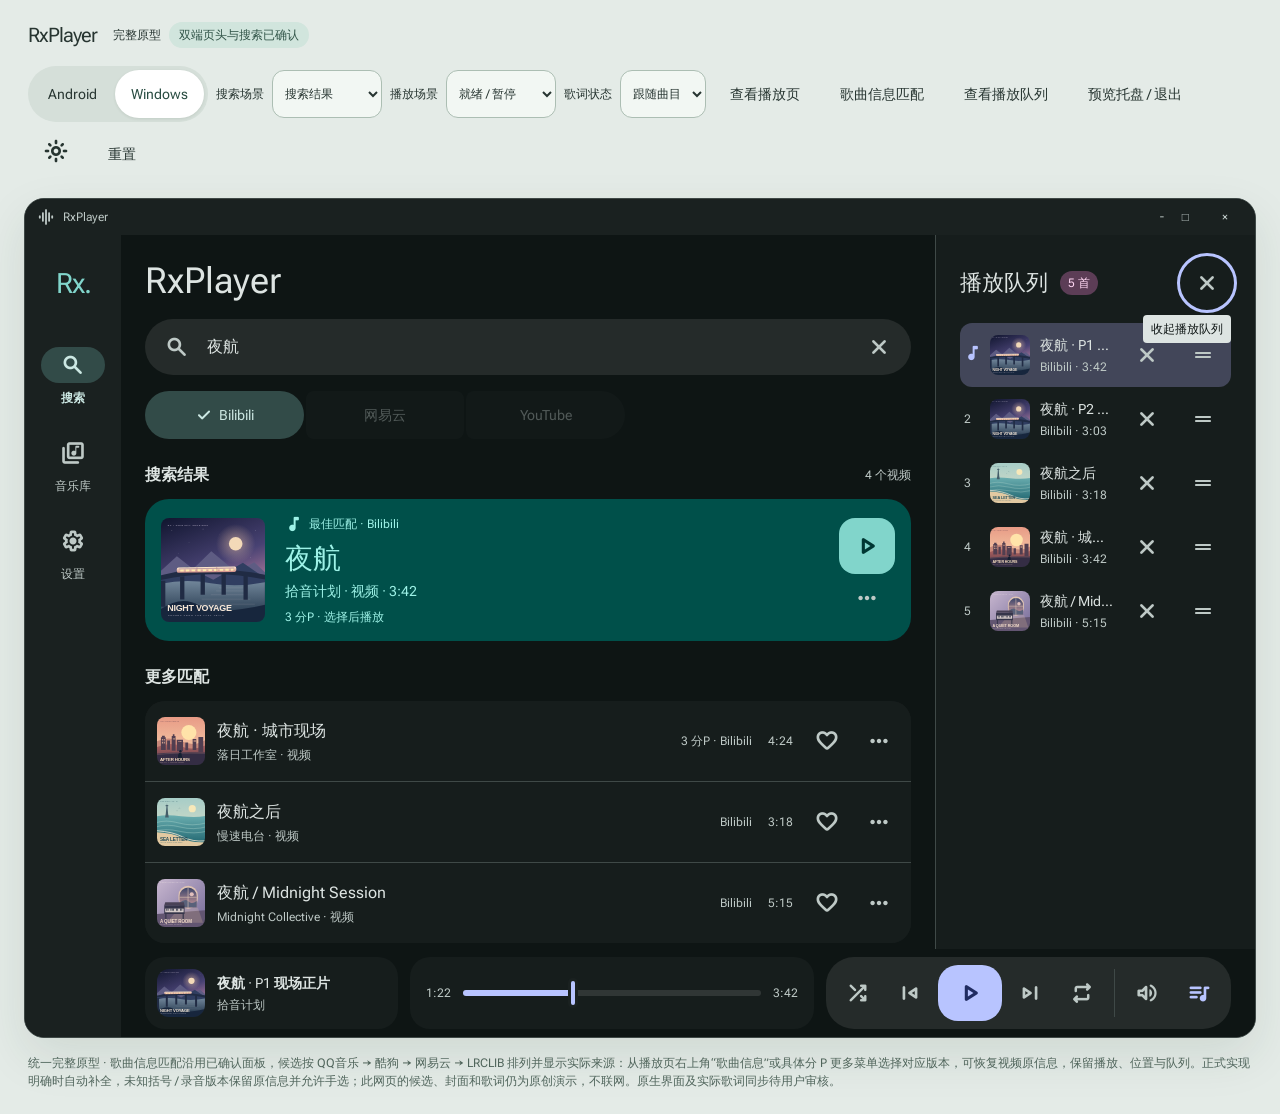
==== commit 10b3ff34: "fix(ui): 精简双端页头和搜索入口并调整歌单按钮" ====
--- a/design/prototype-v3/index.html
+++ b/design/prototype-v3/index.html
@@ -7,14 +7,14 @@
   <title>RxPlayer · 完整交互原型</title>
   <link rel="icon" href="data:,">
   <link rel="stylesheet" href="colors.css">
-  <link rel="stylesheet" href="prototype.css?revision=spacing-20261106">
+  <link rel="stylesheet" href="prototype.css?revision=workspace-search-20261113">
   <link rel="stylesheet" href="transport-options.css?revision=spacing-20261106">
   <script defer src="cover-palettes.js"></script>
-  <script defer src="prototype.js?revision=spacing-20261106"></script>
+  <script defer src="prototype.js?revision=workspace-search-20261113"></script>
 </head>
 <body>
   <header class="review-tools">
-    <div class="review-title"><strong>RxPlayer</strong><span>完整原型</span><span class="review-badge">页面间距已确认</span></div>
+    <div class="review-title"><strong>RxPlayer</strong><span>完整原型</span><span class="review-badge">双端页头与搜索已确认</span></div>
     <div class="review-controls">
       <div class="device-picker" role="group" aria-label="预览平台">
         <button data-device-choice="android" aria-pressed="false">Android</button>
@@ -41,6 +41,7 @@
         <nav id="rail" class="rail" aria-label="主导航"></nav>
         <section id="main-pane" class="main-pane" aria-label="主内容"></section>
       </div>
+      <button id="library-fab" class="library-fab" type="button" data-action="new-playlist" aria-label="新建歌单" data-tip="新建歌单" hidden><span class="symbol filled" aria-hidden="true">add</span></button>
       <footer id="transport" class="transport" aria-label="播放控制"></footer>
       <nav id="bottom-nav" class="bottom-nav" aria-label="主导航"></nav>
       <div class="phone-gesture" aria-hidden="true"><span></span></div>
--- a/design/prototype-v3/prototype.css
+++ b/design/prototype-v3/prototype.css
@@ -22,6 +22,13 @@
 /* M3 page margins; component gaps below are RxPlayer choices on the 4/8px grid. */
 .product{--page-inset:24px;--section-gap:24px;--content-gap:12px;--card-inset:16px;--dialog-inset:24px;--pane-gap:24px}
 .product[data-device=android]{--page-inset:16px}
+.product .main-pane .page-head{margin-bottom:16px}
+.product .page-head + .tabs,
+.product .settings-columns > section > .section-head:first-child{margin-top:0}
+.product .main-pane.has-library-fab{padding-bottom:calc(var(--page-inset) + 72px)}
+.product .library-fab{position:absolute;z-index:21;display:grid;place-items:center;width:56px;height:56px;border-radius:16px;background:var(--primary-container);color:var(--on-primary-container);box-shadow:0 3px 8px #0004}
+.product .library-fab:hover{background:color-mix(in srgb,var(--on-primary-container) 8%,var(--primary-container))}
+.product .search-form{padding-inline:8px}
 @media(max-width:599px){.product[data-device=desktop]{--page-inset:16px}}
 .product button{border:0;background:none;position:relative}.product button:focus-visible,.product input:focus-visible,.product select:focus-visible{outline:3px solid var(--primary);outline-offset:3px}.product button:disabled:hover{background:inherit}
 .product input{color:var(--on-surface)}
